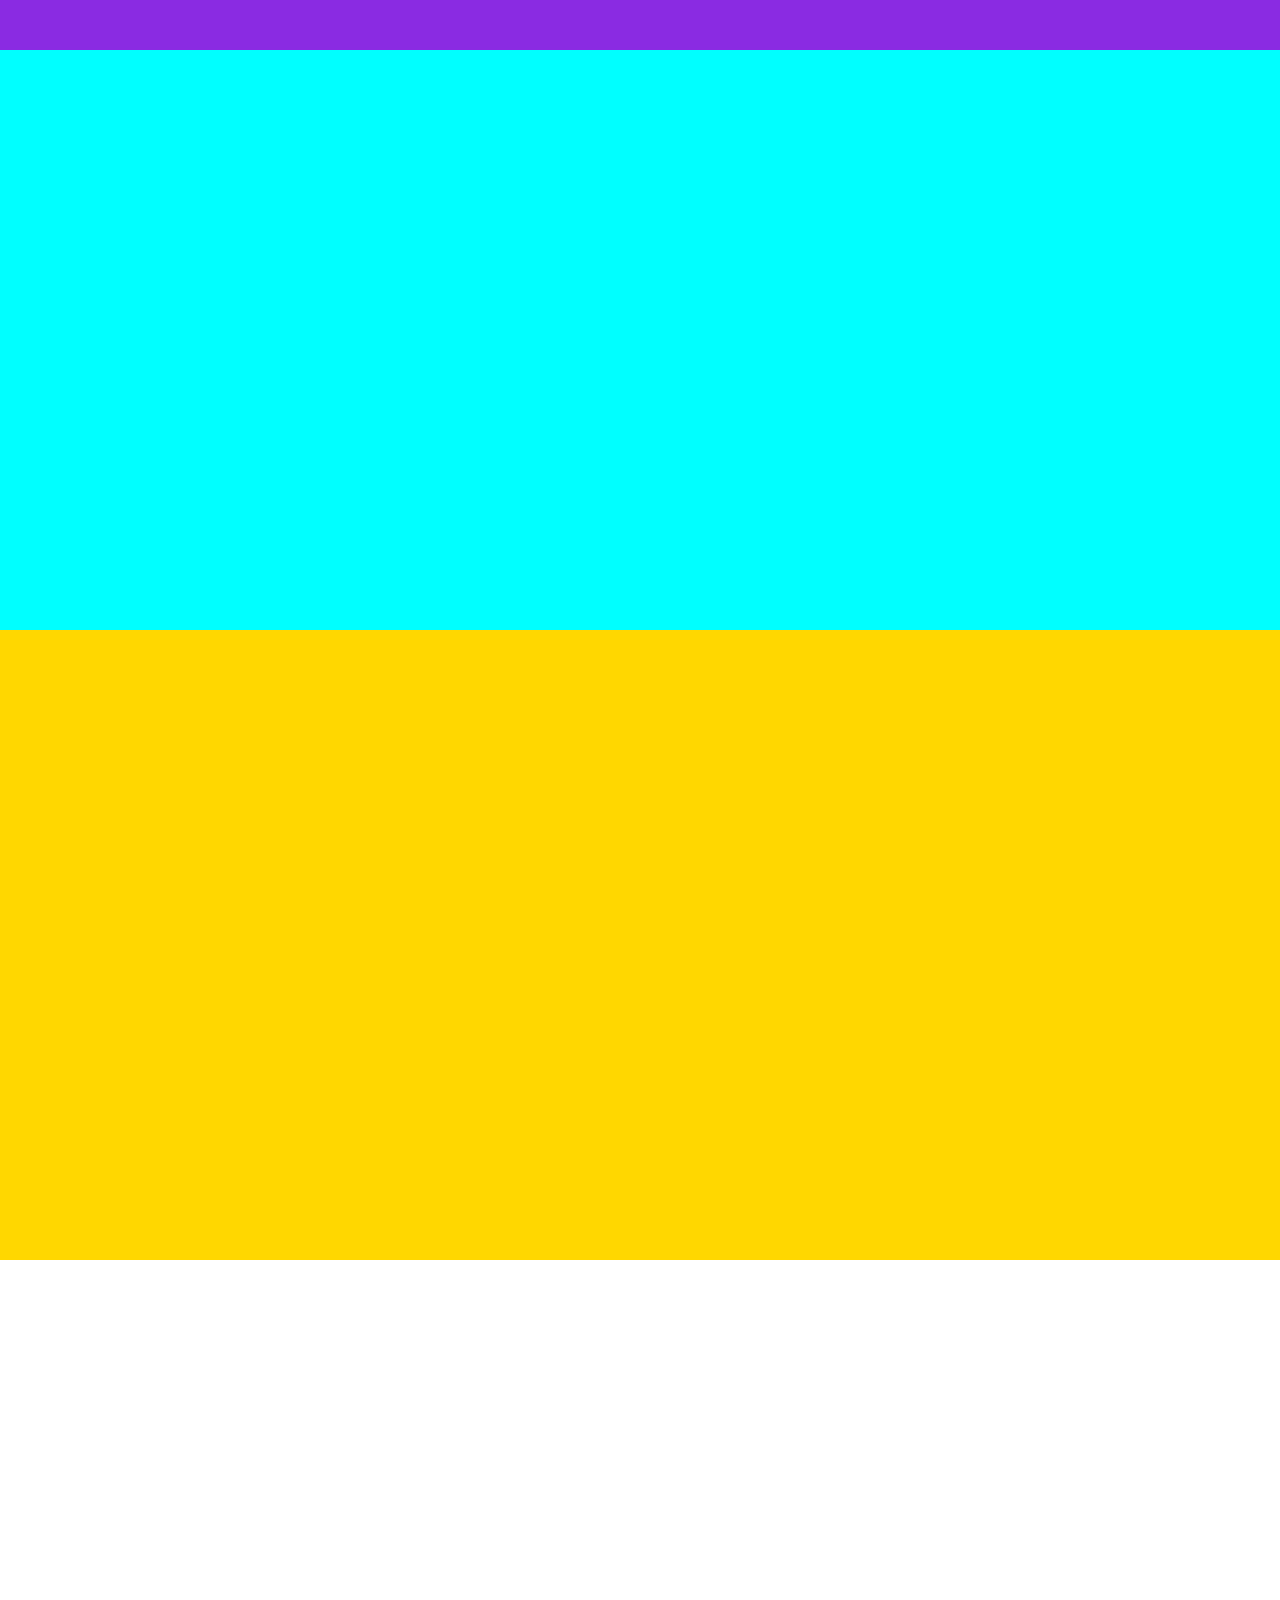
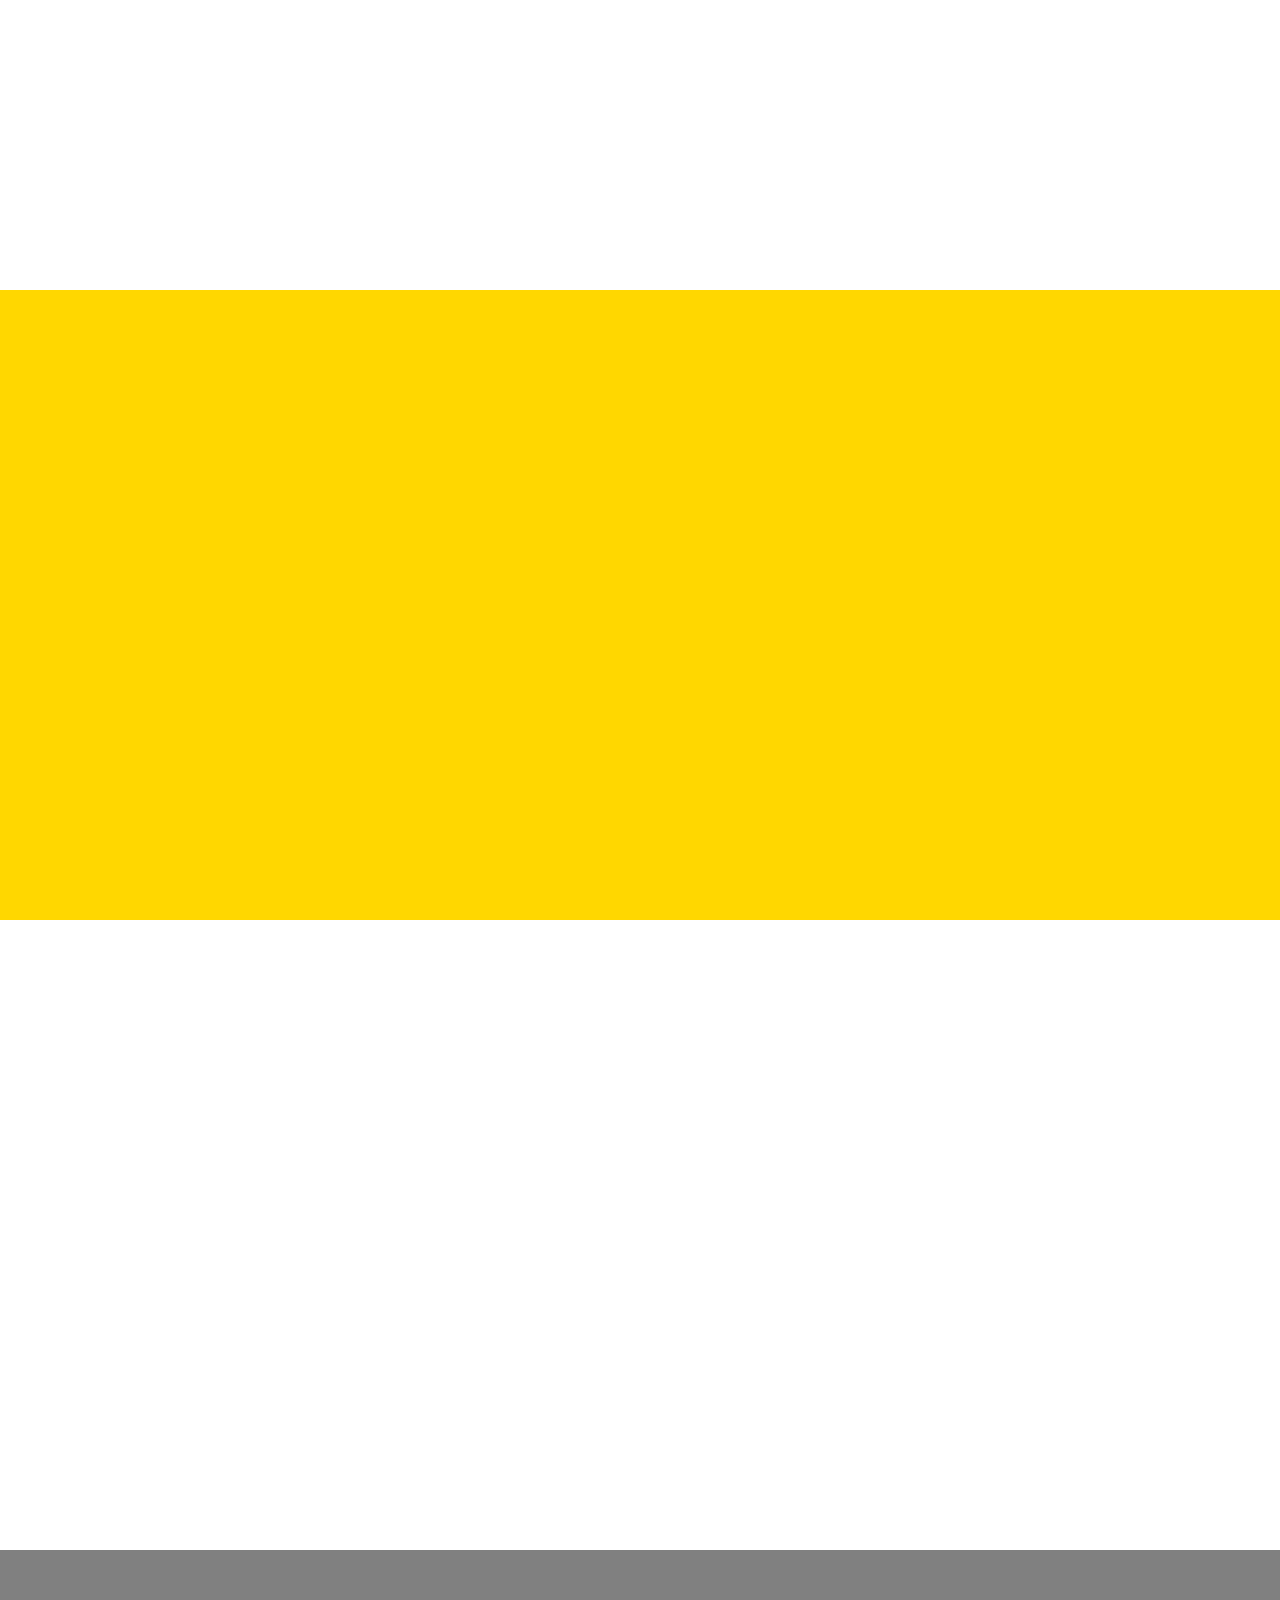
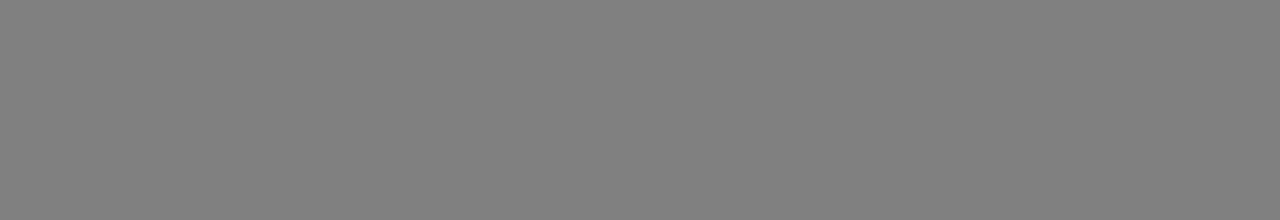
==== index.html @ 869162fa "add layout struttura con altezze e colori" ====
<!DOCTYPE html>
<html lang="it">
<head>
    <meta charset="UTF-8">
    <meta http-equiv="X-UA-Compatible" content="IE=edge">
    <meta name="viewport" content="width=device-width, initial-scale=1.0">
    <title>Discord</title>

    <link rel="stylesheet" href="css/style.css">
</head>
<body>

    <!-- HEADER CON MENU E DOWNLOAD -->
    <header>
        <nav></nav>
        
    </header>

    <!-- PRIMA SECTION -->
    <section class="gold"></section>


    <!-- SECONDA SECTION -->
    <section></section>


    <!-- TERZA SECTION -->
    <section class="gold"></section>


    <!-- QUARTA SECTION -->
    <section></section>

    <!-- FOOTER -->
    <footer></footer>
    
</body>
</html>
---- css/style.css ----
* {
    margin: 0;
    padding: 0;
    box-sizing: border-box;
}

header {
    height: 70vh;

    background-color: aqua;
}

nav {
    height: 50px;

    background-color: blueviolet;
}
 section {
     height: 70vh;
 } 
 
 section.gold {
    background-color: gold;
 }

 footer {
     height: 30vh;

     background-color: gray;
 }
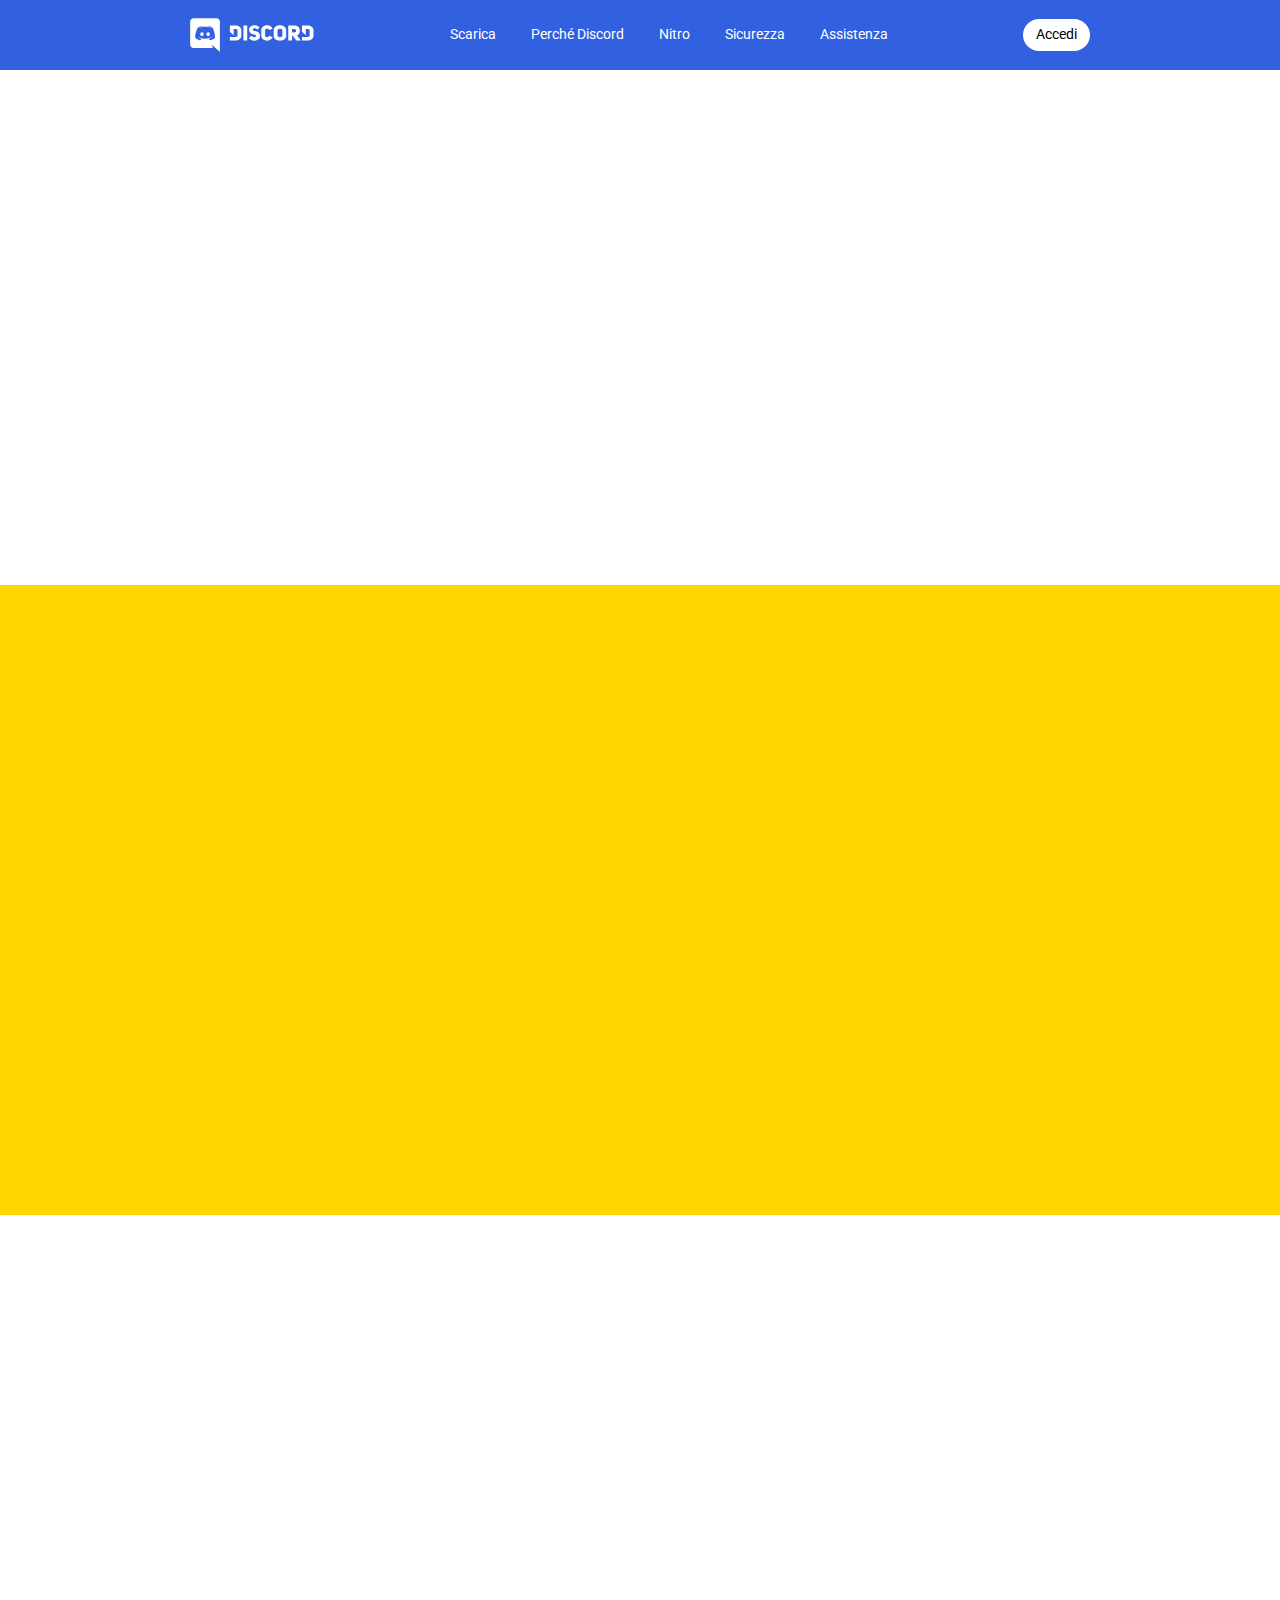
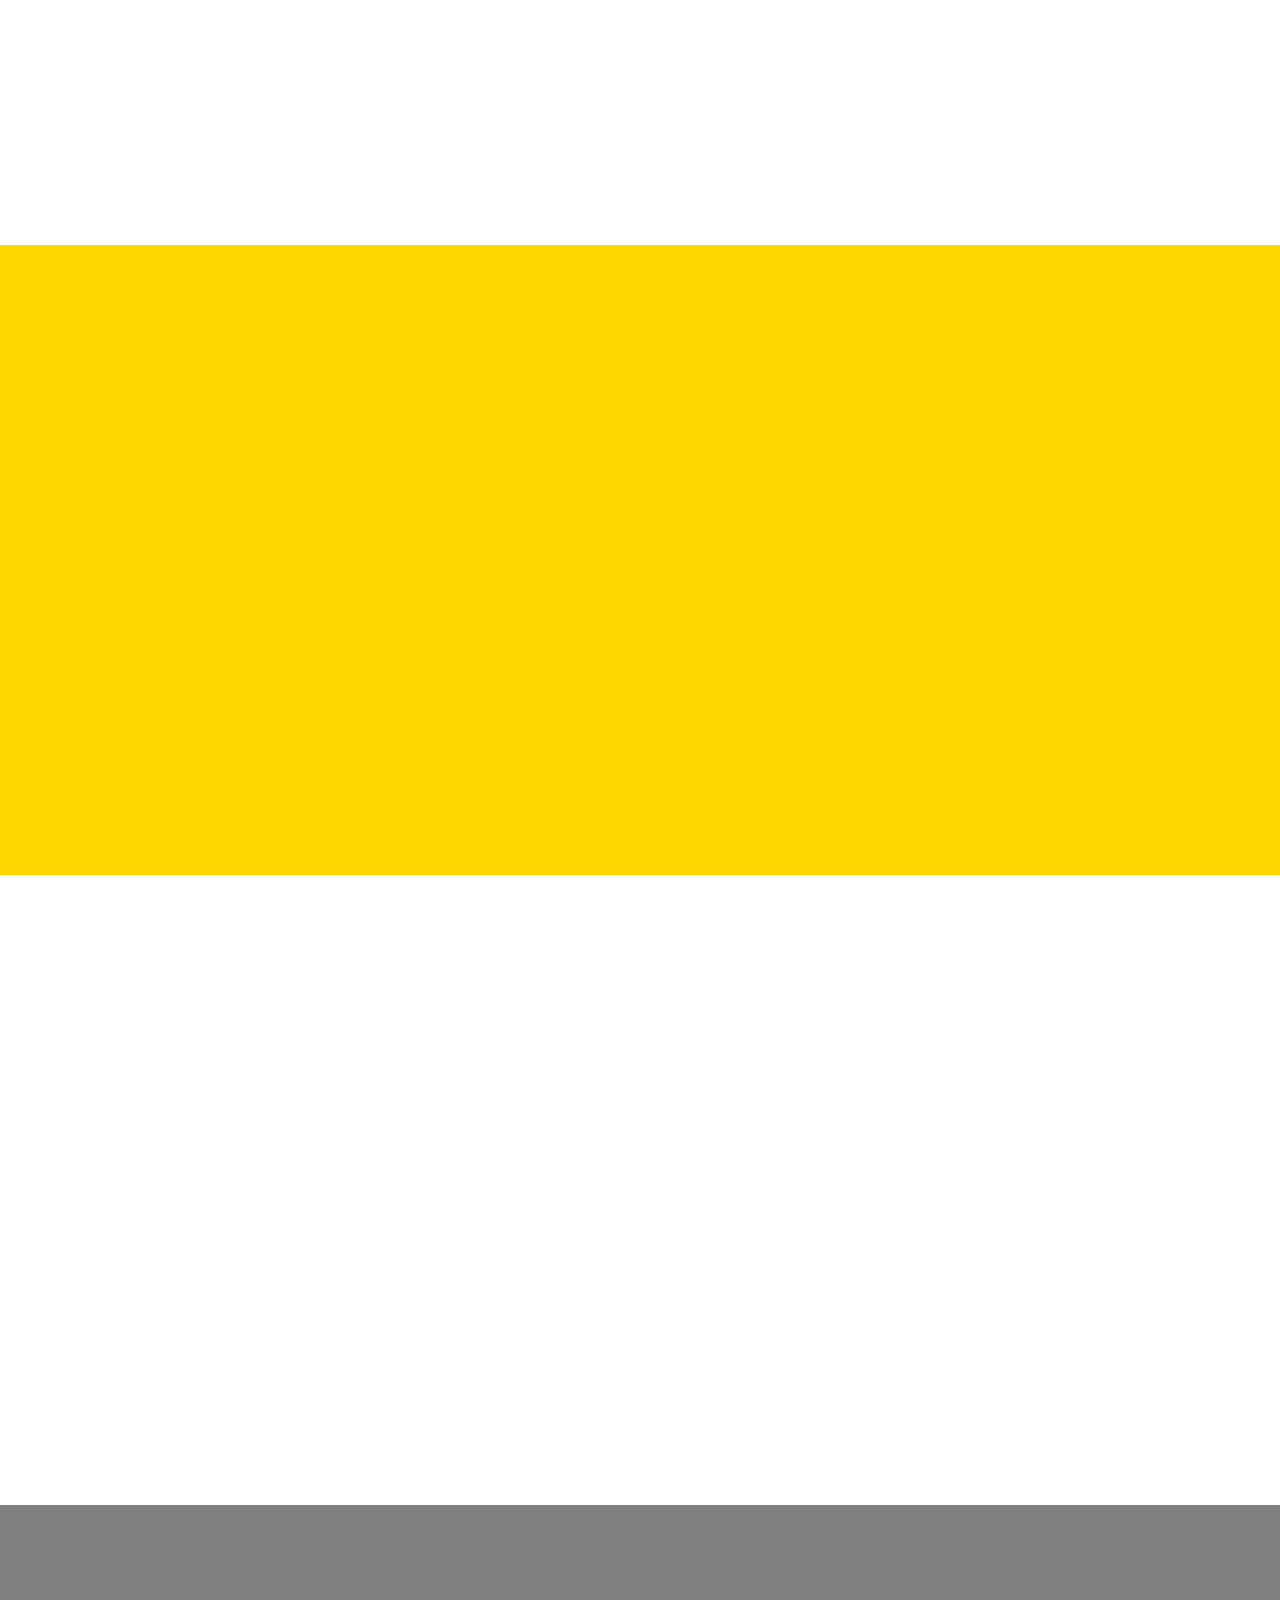
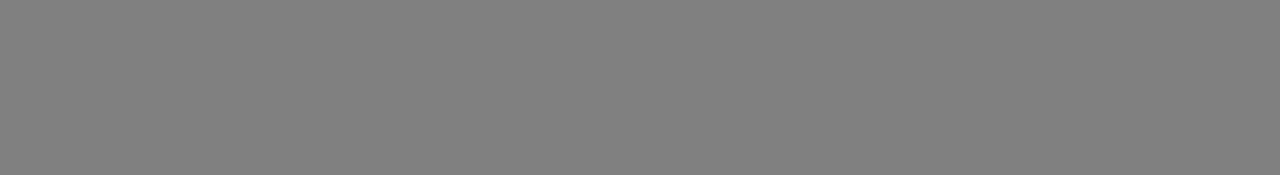
==== commit 6d0f6674: "add nav" ====
--- a/index.html
+++ b/index.html
@@ -7,13 +7,45 @@
     <title>Discord</title>
 
     <link rel="stylesheet" href="css/style.css">
+    <link rel="preconnect" href="https://fonts.googleapis.com">
+    <link rel="preconnect" href="https://fonts.gstatic.com" crossorigin>
+    <link href="https://fonts.googleapis.com/css2?family=Roboto:wght@300;400;500;700;900&display=swap" rel="stylesheet">
 </head>
 <body>
 
     <!-- HEADER CON MENU E DOWNLOAD -->
     <header>
-        <nav></nav>
-        
+
+        <div class="conteiner-nav">
+
+            <nav class="center-content clearfix">
+
+                <div class="logo">
+                    <img src="img/logo.svg" alt="Log Discord">
+                </div>
+
+                
+
+                    <ul>
+                        <li><a href="">Scarica</a></li>
+                        <li><a href="">Perché Discord</a></li>
+                        <li><a href="">Nitro</a></li>
+                        <li><a href="">Sicurezza</a></li>
+                        <li><a href="">Assistenza</a></li>
+                    </ul>
+
+                
+
+
+                
+                    <a class="login" href="">Accedi</a>
+                
+
+            </nav>
+
+        </div>
+
+
     </header>
 
     <!-- PRIMA SECTION -->
--- a/css/style.css
+++ b/css/style.css
@@ -4,27 +4,99 @@
     box-sizing: border-box;
 }
 
+body {
+    font-family: 'Roboto', sans-serif;
+    color: #fff;
+}
+
 header {
-    height: 70vh;
+    height: 65vh;
+}
 
-    background-color: aqua;
+div.conteiner-nav {
+    height: 70px;
+
+    background-color: #3161e0;
 }
 
 nav {
-    height: 50px;
+    line-height: 70px;    
+    text-align: center;
+    font-size: .9rem;
+    font-weight: 400;
 
-    background-color: blueviolet;
+    
+    width: 900px;
+    margin: 0 auto;
 }
- section {
-     height: 70vh;
- } 
+
+.clearfix::after {
+    content: '';
+    display: table;
+    clear: both;
+}
+
+nav .logo {
+    float: left;
+}
+
+nav .logo img {
+    vertical-align:middle ;
+}
+
+
+nav ul {
+    display: inline-block;
+}
+
+nav ul li {
+    display: inline-block;
+    padding: 0 1rem;
+}
+
+
+nav .login {
+    float: right;
+}
+
+nav ul li a {
+    color: #fff;
+    text-decoration: none;
+}
+
+nav a.login {
+    background-color: #fff;
+    line-height: 25px;
+    margin-top: 1.2rem;
+    padding: .2rem .8rem;
+    border-radius: 2rem;
+    color: #000;
+    text-decoration: none;
+}
+
+nav ul li a:hover {
+    text-decoration: underline;
+}
+
+
+
+
+
+
+
+
+
+section {
+    height: 70vh;
+    color: #000;
+} 
  
- section.gold {
+section.gold {
     background-color: gold;
- }
+}
 
- footer {
-     height: 30vh;
+footer {
+    height: 30vh;
 
-     background-color: gray;
- }+    background-color: gray;
+}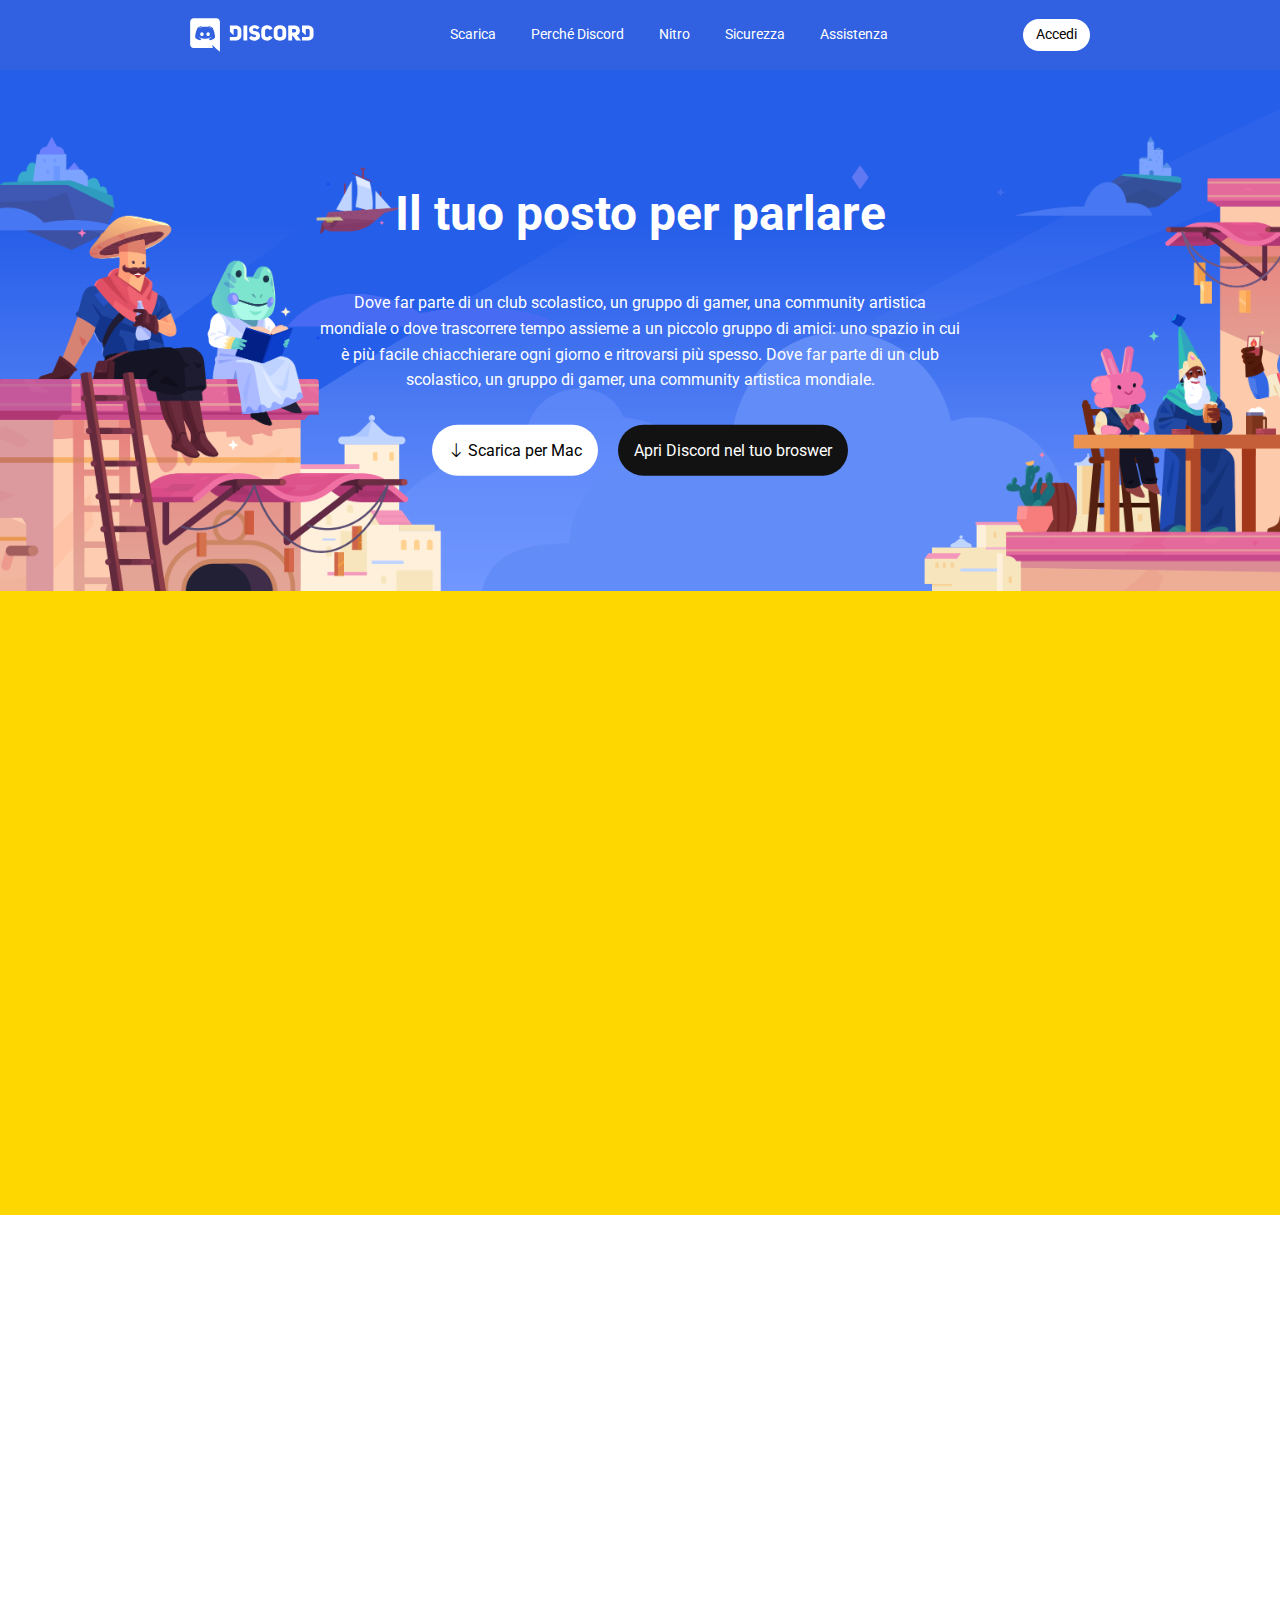
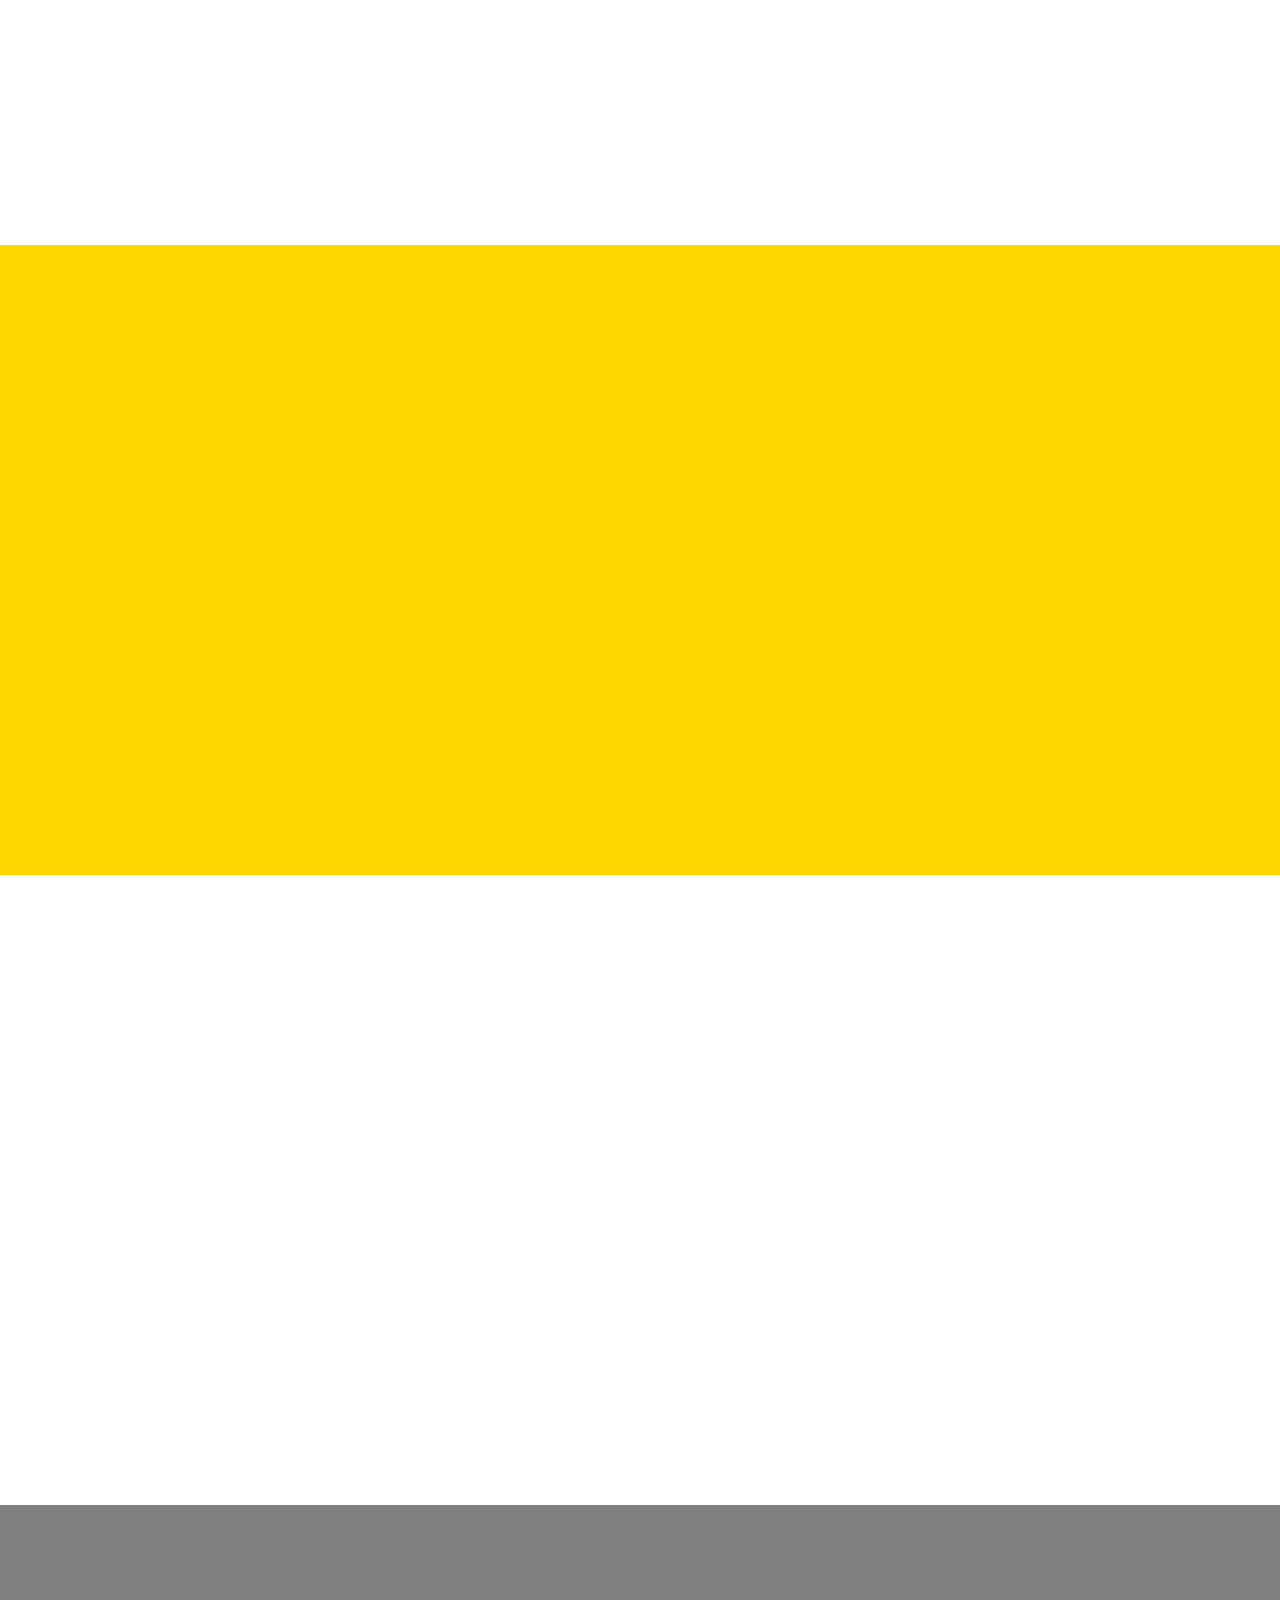
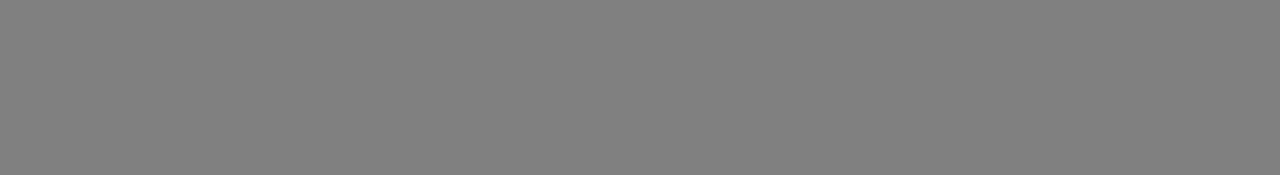
==== commit e2d1e9c1: "add header" ====
--- a/index.html
+++ b/index.html
@@ -10,6 +10,7 @@
     <link rel="preconnect" href="https://fonts.googleapis.com">
     <link rel="preconnect" href="https://fonts.gstatic.com" crossorigin>
     <link href="https://fonts.googleapis.com/css2?family=Roboto:wght@300;400;500;700;900&display=swap" rel="stylesheet">
+    <link rel="stylesheet" href="https://cdn.jsdelivr.net/npm/bootstrap-icons@1.3.0/font/bootstrap-icons.css">
 </head>
 <body>
 
@@ -18,7 +19,7 @@
 
         <div class="conteiner-nav">
 
-            <nav class="center-content clearfix">
+            <nav class="center clearfix">
 
                 <div class="logo">
                     <img src="img/logo.svg" alt="Log Discord">
@@ -34,10 +35,7 @@
                         <li><a href="">Assistenza</a></li>
                     </ul>
 
-                
 
-
-                
                     <a class="login" href="">Accedi</a>
                 
 
@@ -45,6 +43,25 @@
 
         </div>
 
+        <div class="header-conteiner">
+            <div class="content-main center-main">
+                <h1>Il tuo posto per parlare</h1>
+                <p>Dove far parte di un club scolastico, un gruppo di gamer, una community artistica mondiale o dove trascorrere tempo assieme a un piccolo gruppo di amici: uno spazio in cui è più facile chiacchierare ogni giorno e ritrovarsi più spesso. Dove far parte di un club scolastico, un gruppo di gamer, una community artistica mondiale.</p>
+
+                <a href="">
+                    <span class="download">
+                        <i class="bi bi-arrow-down"></i>
+                        Scarica per Mac
+                    </span>
+                </a>
+                <a href="">
+                    <span class="open-broswer">
+                        Apri Discord nel tuo broswer
+                    </span>
+                </a>
+            </div>
+
+        </div>
 
     </header>
 
--- a/css/style.css
+++ b/css/style.css
@@ -8,6 +8,9 @@
     font-family: 'Roboto', sans-serif;
     color: #fff;
 }
+
+
+ /* HEADER + NAV */ /* HEADER + NAV */ /* HEADER + NAV */ 
 
 header {
     height: 65vh;
@@ -59,11 +62,6 @@
     float: right;
 }
 
-nav ul li a {
-    color: #fff;
-    text-decoration: none;
-}
-
 nav a.login {
     background-color: #fff;
     line-height: 25px;
@@ -78,8 +76,69 @@
     text-decoration: underline;
 }
 
+.header-conteiner {
+    position: relative;
+
+    height: 89%;
+
+    background-image: url(../img/jumbo.png);
+    background-size: cover;
+
+}
+
+.download {
+    display: inline-block;
+    
+    border-radius: 2rem;
+
+    background-color: #fff;
+    padding: 1rem;
+    margin-top: 2rem;
+    margin-right: 1rem;
+    color: #000;
+}
+
+.open-broswer {
+    display: inline-block;
+    
+    border-radius: 2rem;
+
+    background-color: #121212;
+    padding: 1rem;
+    margin-top: 2rem;
+}
 
 
+
+
+
+
+/* GENERALI *//* GENERALI *//* GENERALI *//* GENERALI */
+a {
+    color: #fff;
+    text-decoration: none;
+}
+.center-main {
+    position: absolute;
+    top: 50%;
+    left: 50%;
+    transform: translate(-50%, -50%);
+
+    text-align: center;
+
+    width: 50%;
+}
+
+.center-main h1 {
+    font-size: 3rem;
+    padding-bottom: 2rem;
+}
+
+.center-main p {
+    font-size: 1rem;
+    padding-top: 1rem;
+    line-height: 1.6rem;
+}
 
 
 
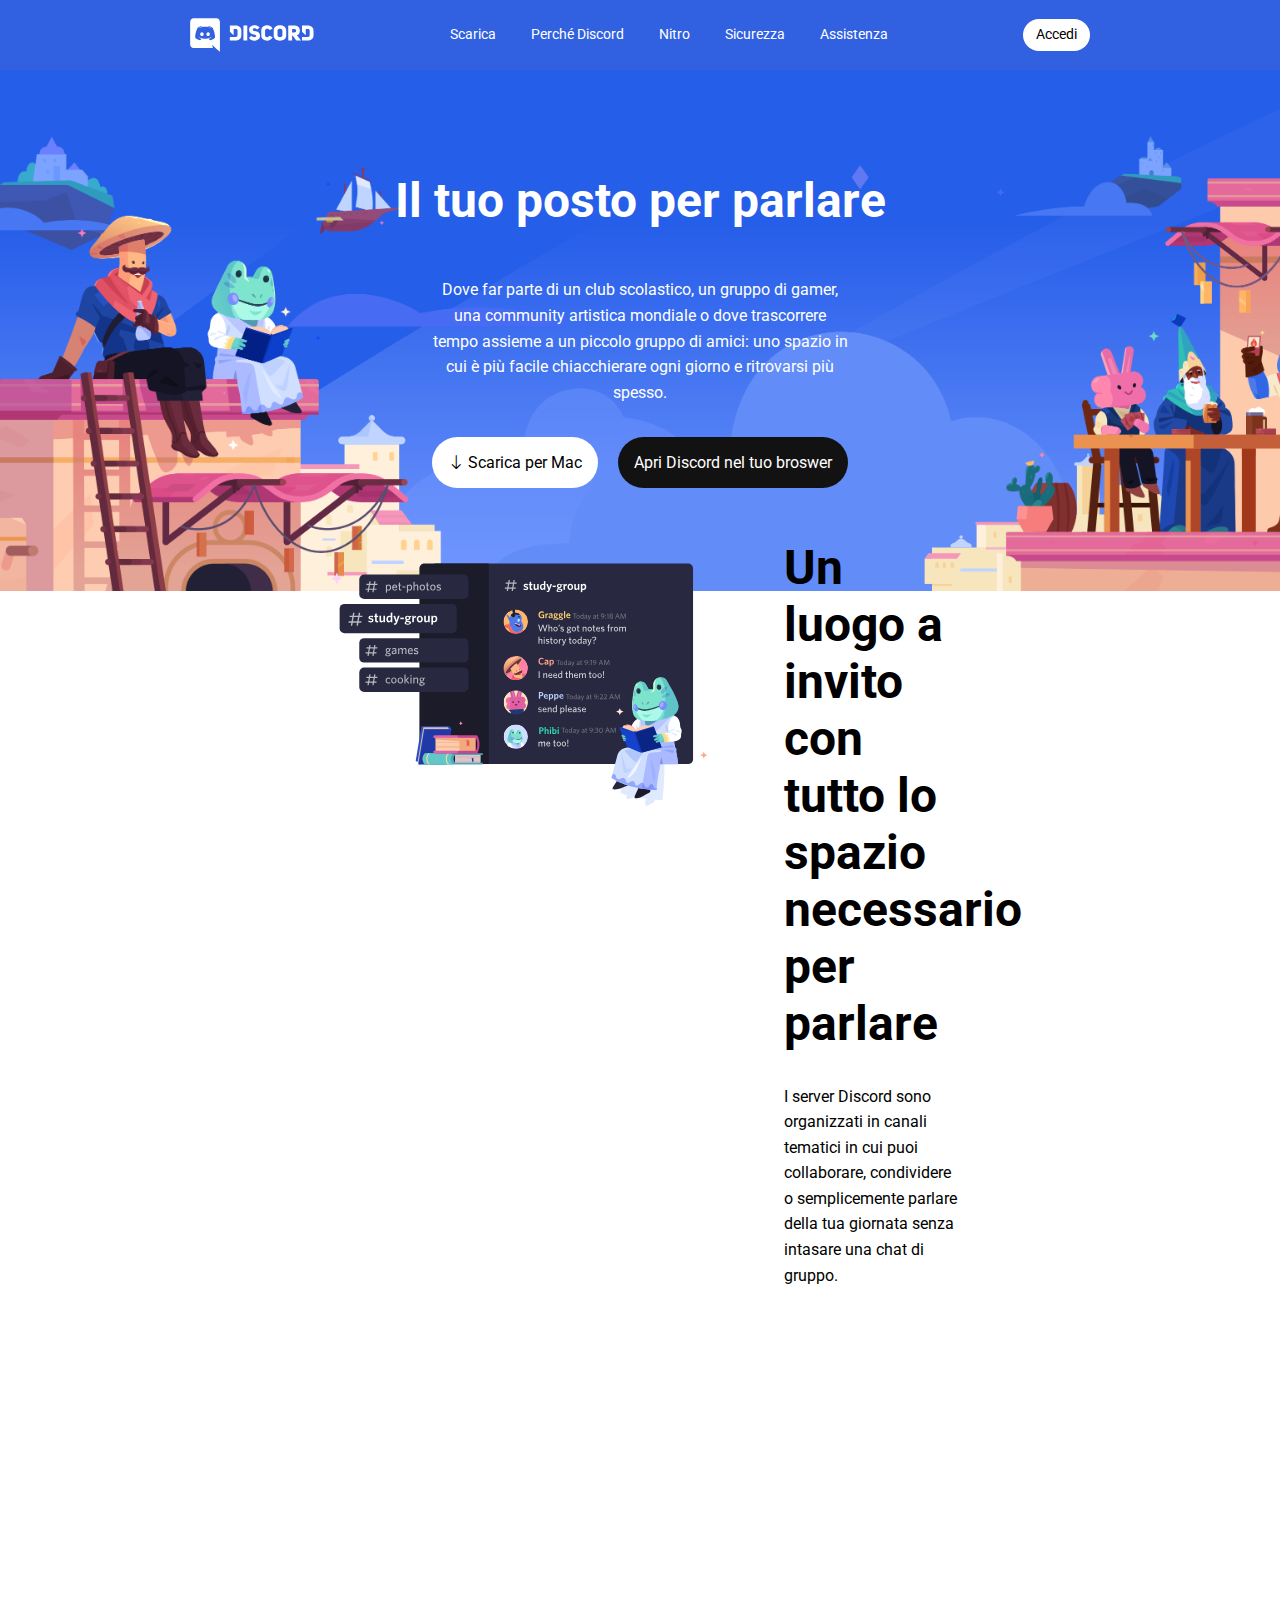
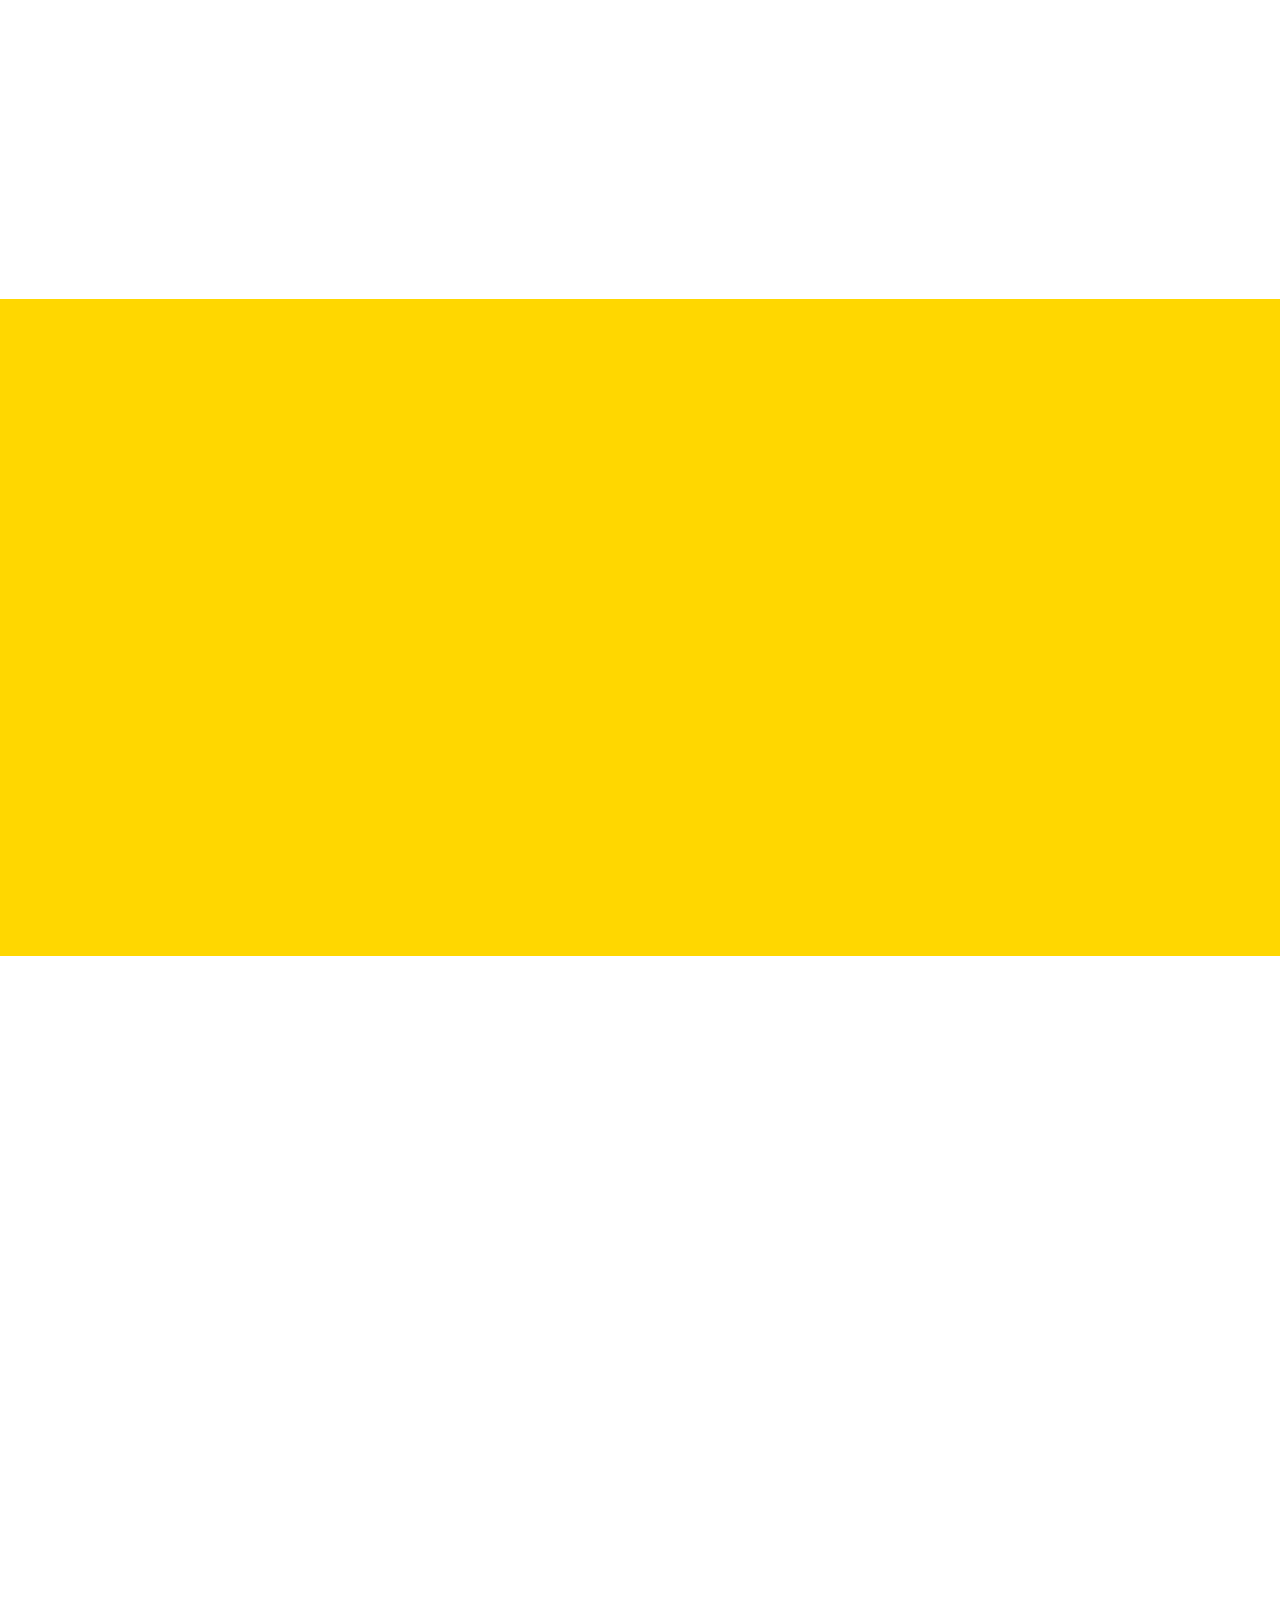
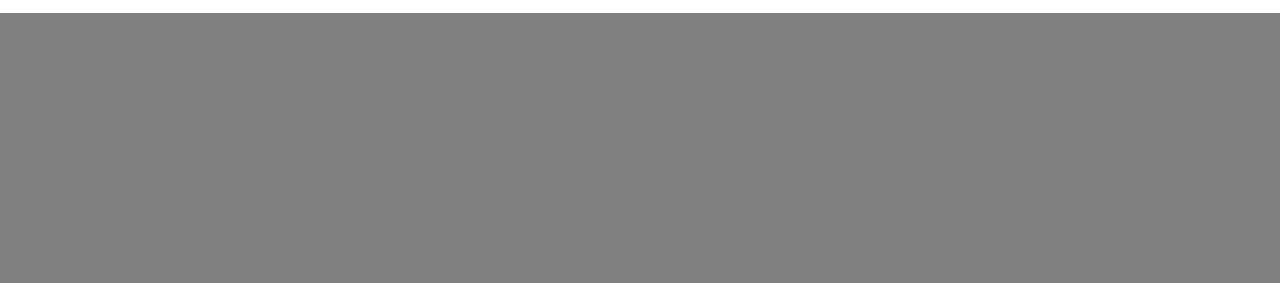
==== commit 42402a49: "add first section" ====
--- a/index.html
+++ b/index.html
@@ -44,9 +44,9 @@
         </div>
 
         <div class="header-conteiner">
-            <div class="content-main center-main">
+            <div class="center-main">
                 <h1>Il tuo posto per parlare</h1>
-                <p>Dove far parte di un club scolastico, un gruppo di gamer, una community artistica mondiale o dove trascorrere tempo assieme a un piccolo gruppo di amici: uno spazio in cui è più facile chiacchierare ogni giorno e ritrovarsi più spesso. Dove far parte di un club scolastico, un gruppo di gamer, una community artistica mondiale.</p>
+                <p>Dove far parte di un club scolastico, un gruppo di gamer, una community artistica mondiale o dove trascorrere tempo assieme a un piccolo gruppo di amici: uno spazio in cui è più facile chiacchierare ogni giorno e ritrovarsi più spesso.</p>
 
                 <a href="">
                     <span class="download">
@@ -66,7 +66,28 @@
     </header>
 
     <!-- PRIMA SECTION -->
-    <section class="gold"></section>
+    <section>
+
+        <div class="center-main">
+            
+            <div class="column-left sect-1">
+                <img src="img/item1.svg" alt="immagine chat discord">
+            </div>
+            <div class="column-right sect-2 sect-2-txt">
+                <h1>Un luogo a invito con tutto lo spazio necessario per parlare</h1>
+                <p>I server Discord sono organizzati in canali tematici in cui puoi collaborare, condividere o semplicemente parlare della tua giornata senza intasare una chat di gruppo.</p>
+            </div>
+
+        </div>
+
+    </section>
+
+    
+    <!-- ONDA -->    <!-- ONDA -->
+
+
+
+    <!-- ONDA -->    <!-- ONDA -->
 
 
     <!-- SECONDA SECTION -->
--- a/css/style.css
+++ b/css/style.css
@@ -29,7 +29,7 @@
     font-weight: 400;
 
     
-    width: 900px;
+    max-width: 900px;
     margin: 0 auto;
 }
 
@@ -80,10 +80,16 @@
     position: relative;
 
     height: 89%;
+    
+    text-align: center;
 
     background-image: url(../img/jumbo.png);
     background-size: cover;
 
+}
+
+.header-conteiner p {
+    padding: 1rem 7rem 0 7rem;
 }
 
 .download {
@@ -112,6 +118,14 @@
 
 
 
+.sect-2-txt  {
+    padding-left: 3rem;;
+}
+
+
+
+
+
 
 /* GENERALI *//* GENERALI *//* GENERALI *//* GENERALI */
 a {
@@ -124,9 +138,8 @@
     left: 50%;
     transform: translate(-50%, -50%);
 
-    text-align: center;
 
-    width: 50%;
+    max-width: 900px;
 }
 
 .center-main h1 {
@@ -134,10 +147,35 @@
     padding-bottom: 2rem;
 }
 
-.center-main p {
+p {
     font-size: 1rem;
-    padding-top: 1rem;
     line-height: 1.6rem;
+}
+
+section {
+    position: relative;
+
+    height: 73vh;
+    color: #000;
+} 
+
+section .column-left {
+    float: left;
+}
+
+.sect-1 {
+    width: 65%;
+}
+.sect-2 {
+    width: 35%;
+}
+
+section .column-right {
+    float: right;
+}
+
+section img {
+    width: 100%;
 }
 
 
@@ -145,10 +183,8 @@
 
 
 
-section {
-    height: 70vh;
-    color: #000;
-} 
+
+
  
 section.gold {
     background-color: gold;
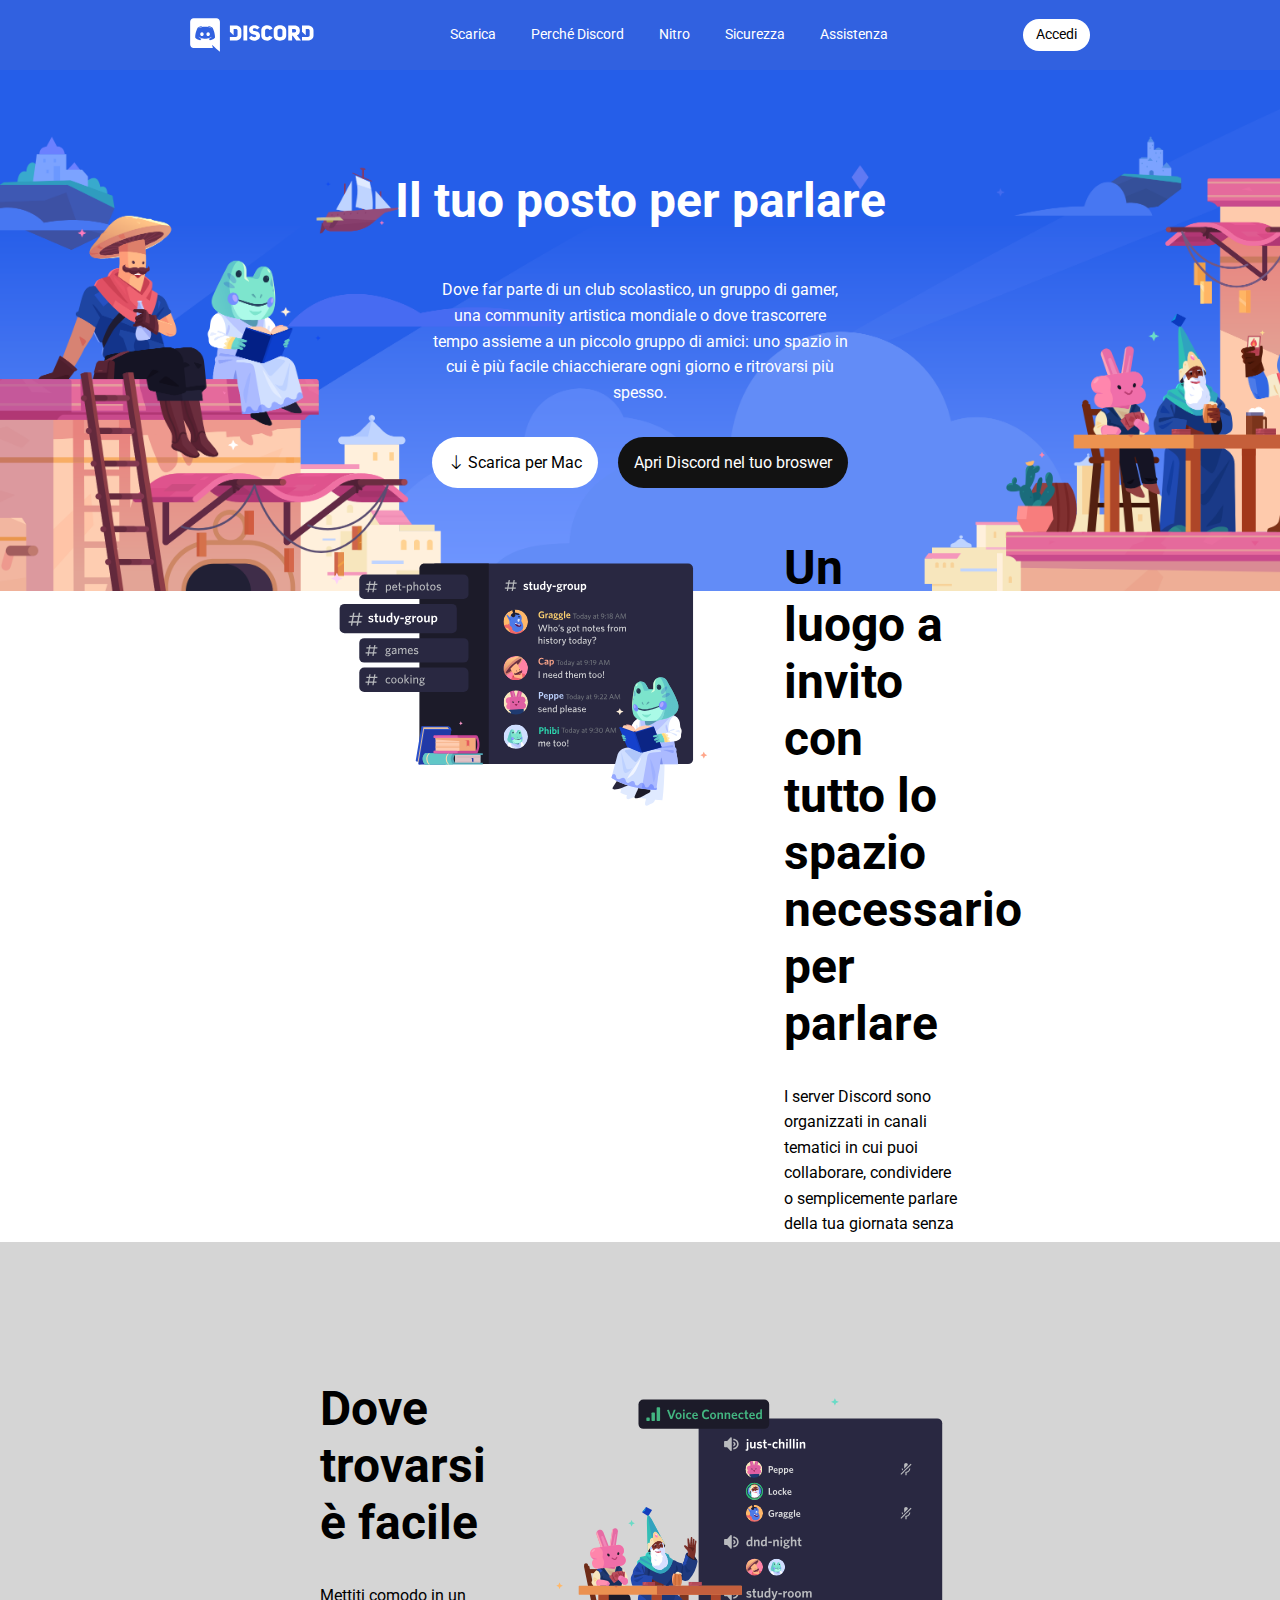
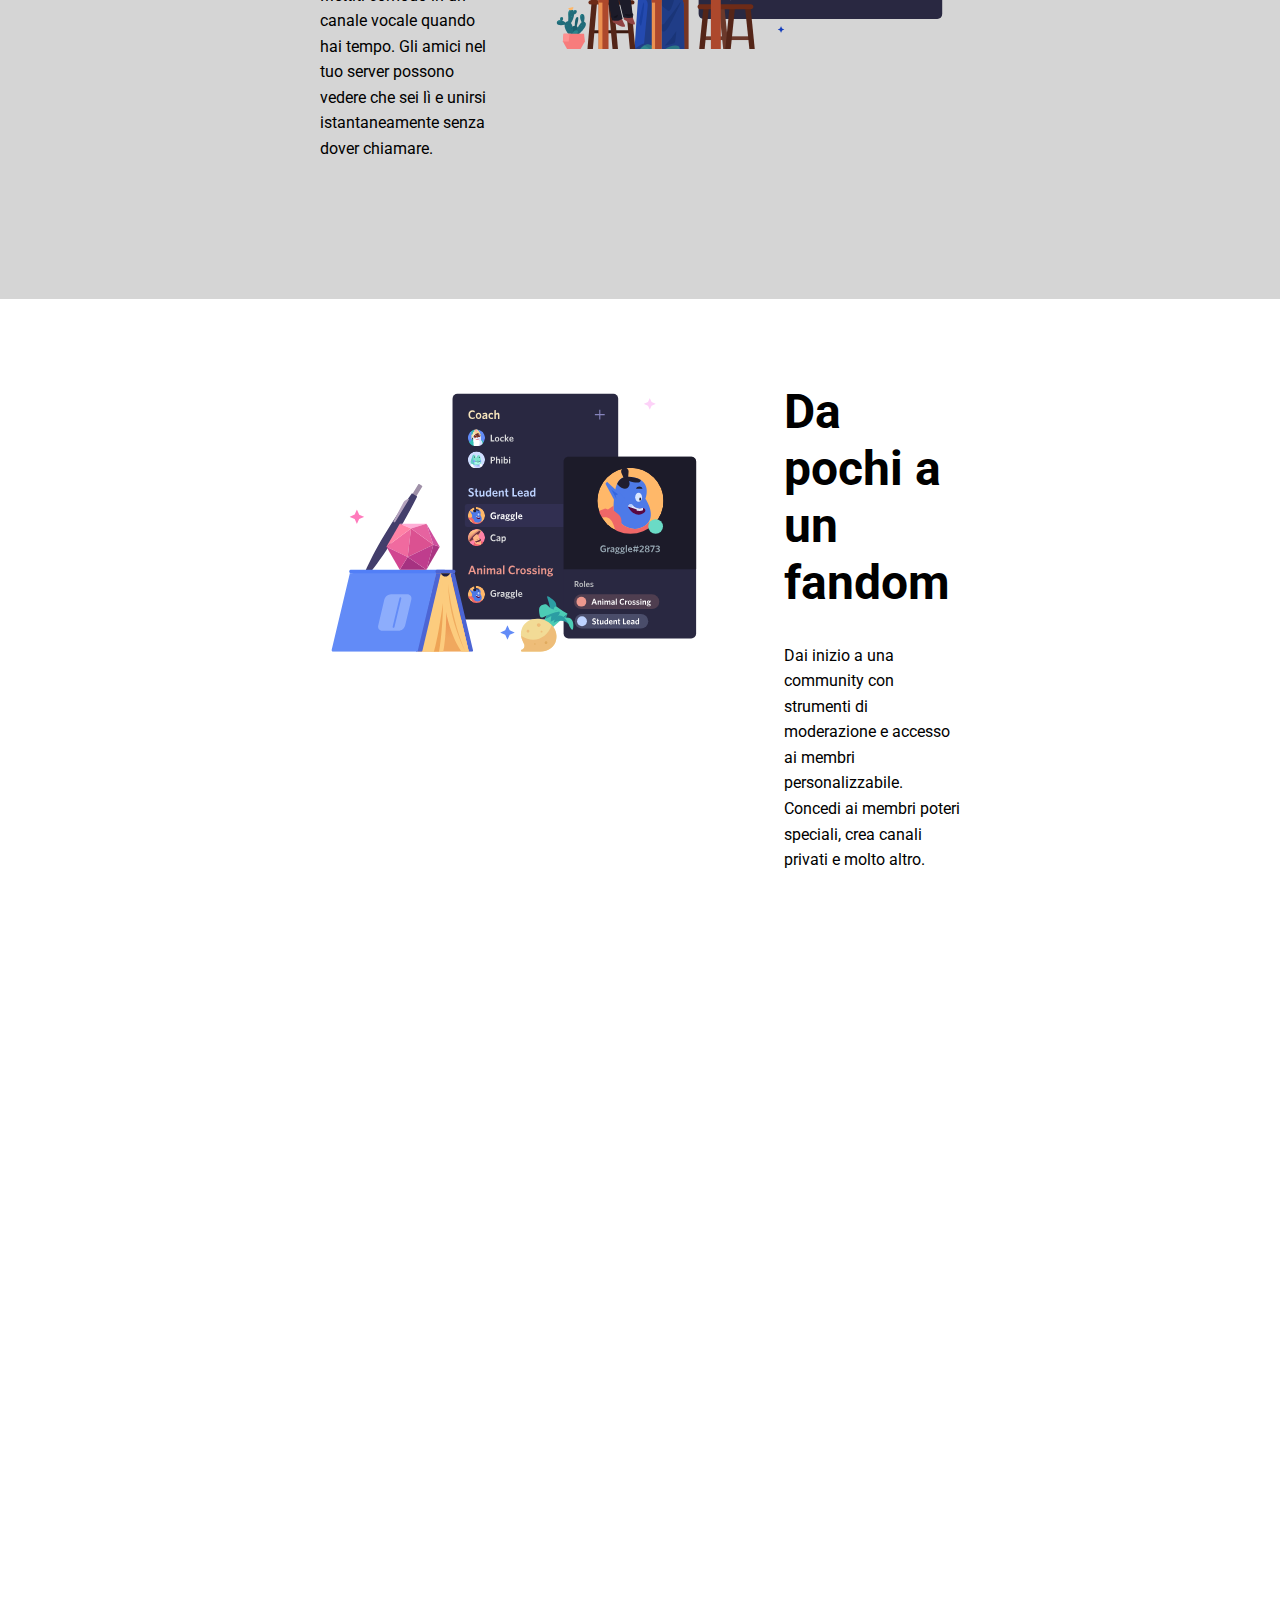
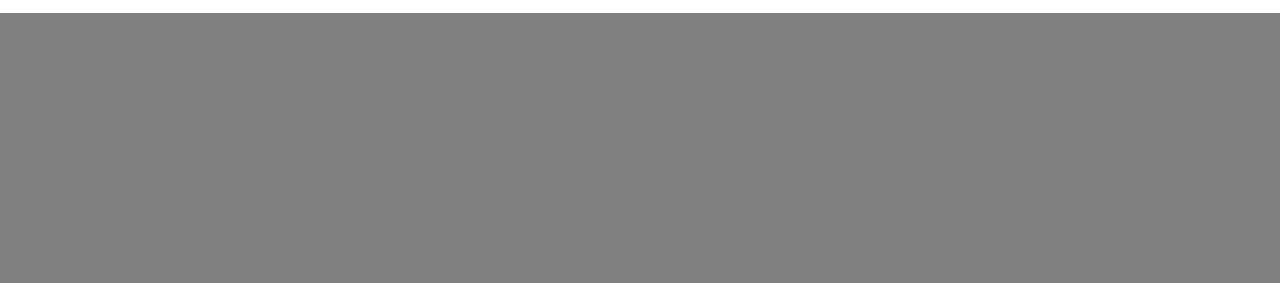
==== commit 498513d7: "add seconda e terza section" ====
--- a/index.html
+++ b/index.html
@@ -91,11 +91,41 @@
 
 
     <!-- SECONDA SECTION -->
-    <section></section>
+    <section class="bg-gray">
+
+        <div class="center-main">
+            
+            <div class="column-left sect-2 sect-3-txt">
+                <h1>Dove trovarsi è facile</h1>
+                <p>Mettiti comodo in un canale vocale quando hai tempo. Gli amici nel tuo server possono vedere che sei lì e unirsi istantaneamente senza dover chiamare.</p>
+            </div>
+
+            <div class="column-right sect-1">
+                <img src="img/item2.svg" alt="immagine chat discord">
+            </div>
+
+        </div>
+
+    </section>
 
 
-    <!-- TERZA SECTION -->
-    <section class="gold"></section>
+    <!-- TERZA SECTION -->    
+    <section>
+
+        <div class="center-main">
+            
+            <div class="column-left sect-1">
+                <img src="img/item3.svg" alt="immagine chat discord">
+            </div>
+            <div class="column-right sect-2 sect-2-txt">
+                <h1>Da pochi a un fandom</h1>
+                <p>Dai inizio a una community con strumenti di moderazione e accesso ai membri personalizzabile. Concedi ai membri poteri speciali, crea canali privati e molto altro.</p>
+            </div>
+
+        </div>
+
+    </section>
+
 
 
     <!-- QUARTA SECTION -->
--- a/css/style.css
+++ b/css/style.css
@@ -121,6 +121,9 @@
 .sect-2-txt  {
     padding-left: 3rem;;
 }
+.sect-3-txt  {
+    padding-right: 3rem;
+}
 
 
 
@@ -159,6 +162,10 @@
     color: #000;
 } 
 
+section.bg-gray {
+    background-color: #d5d5d5;
+}
+
 section .column-left {
     float: left;
 }
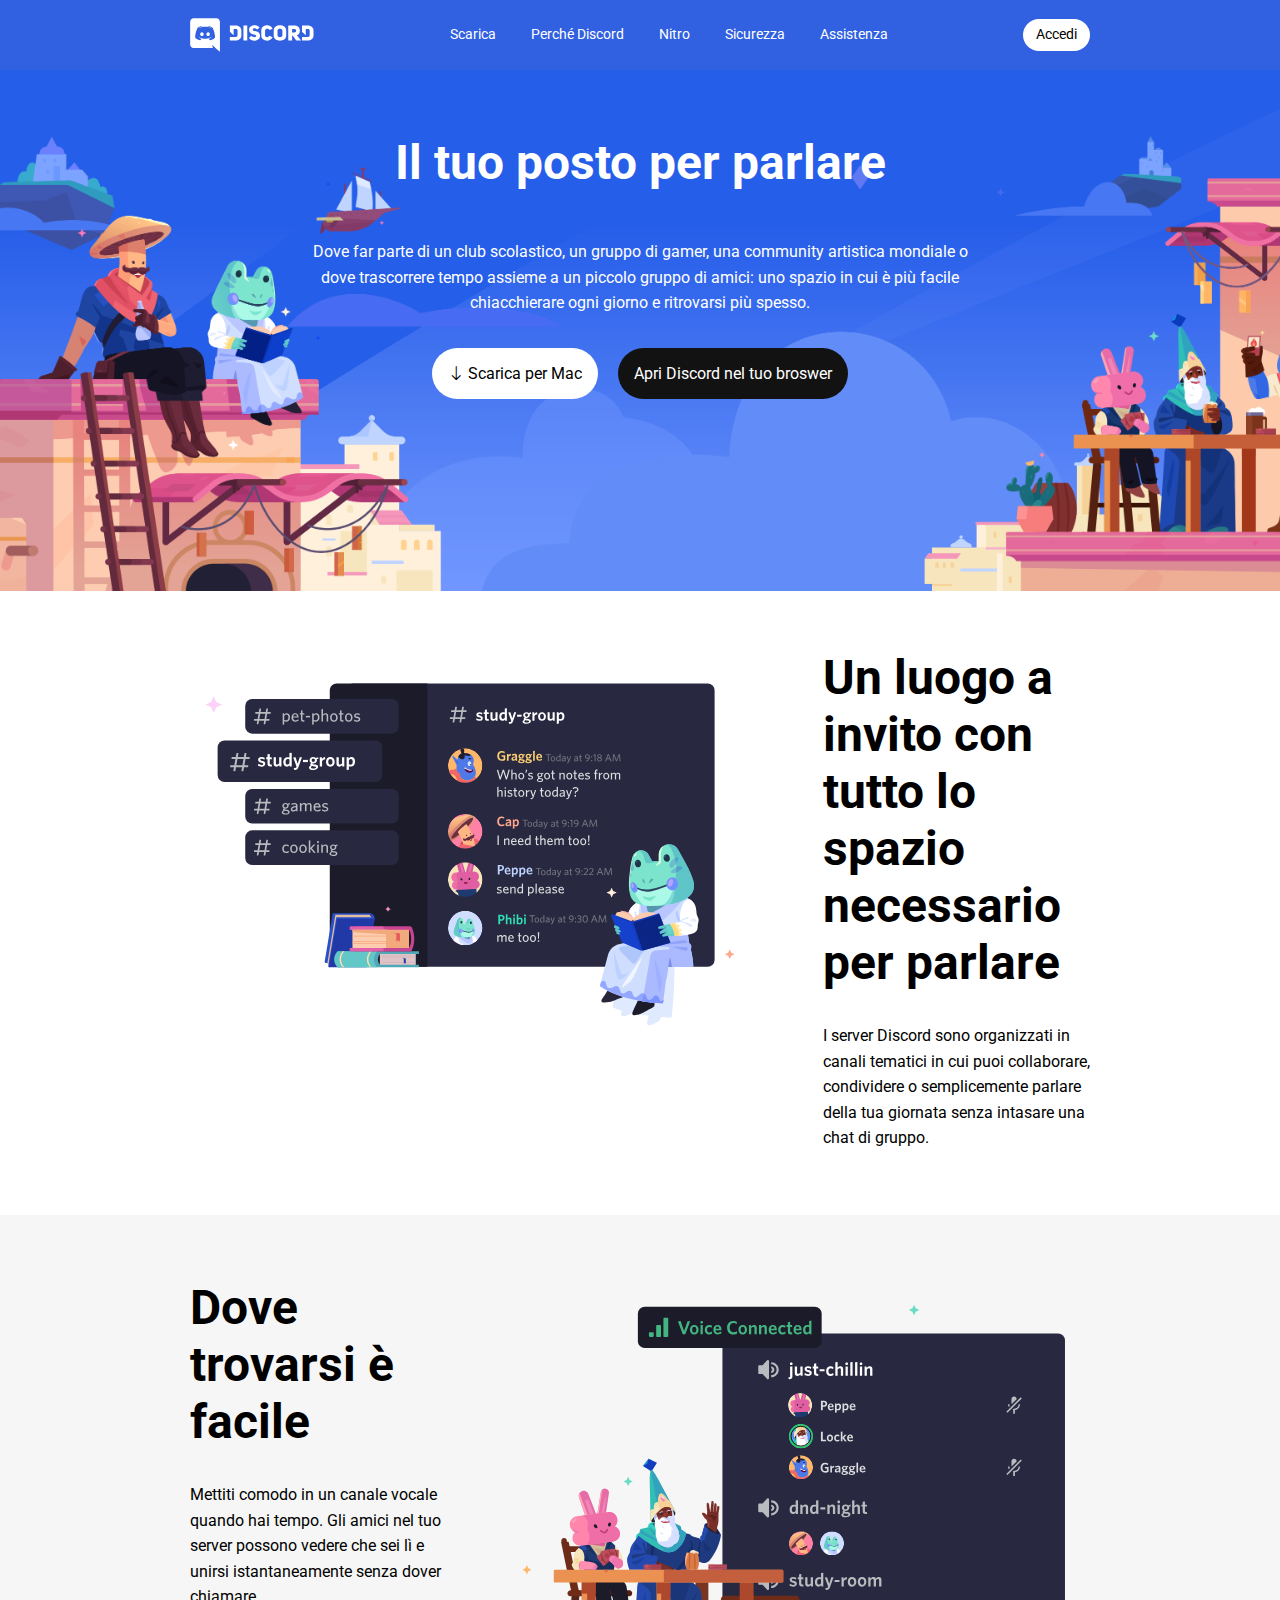
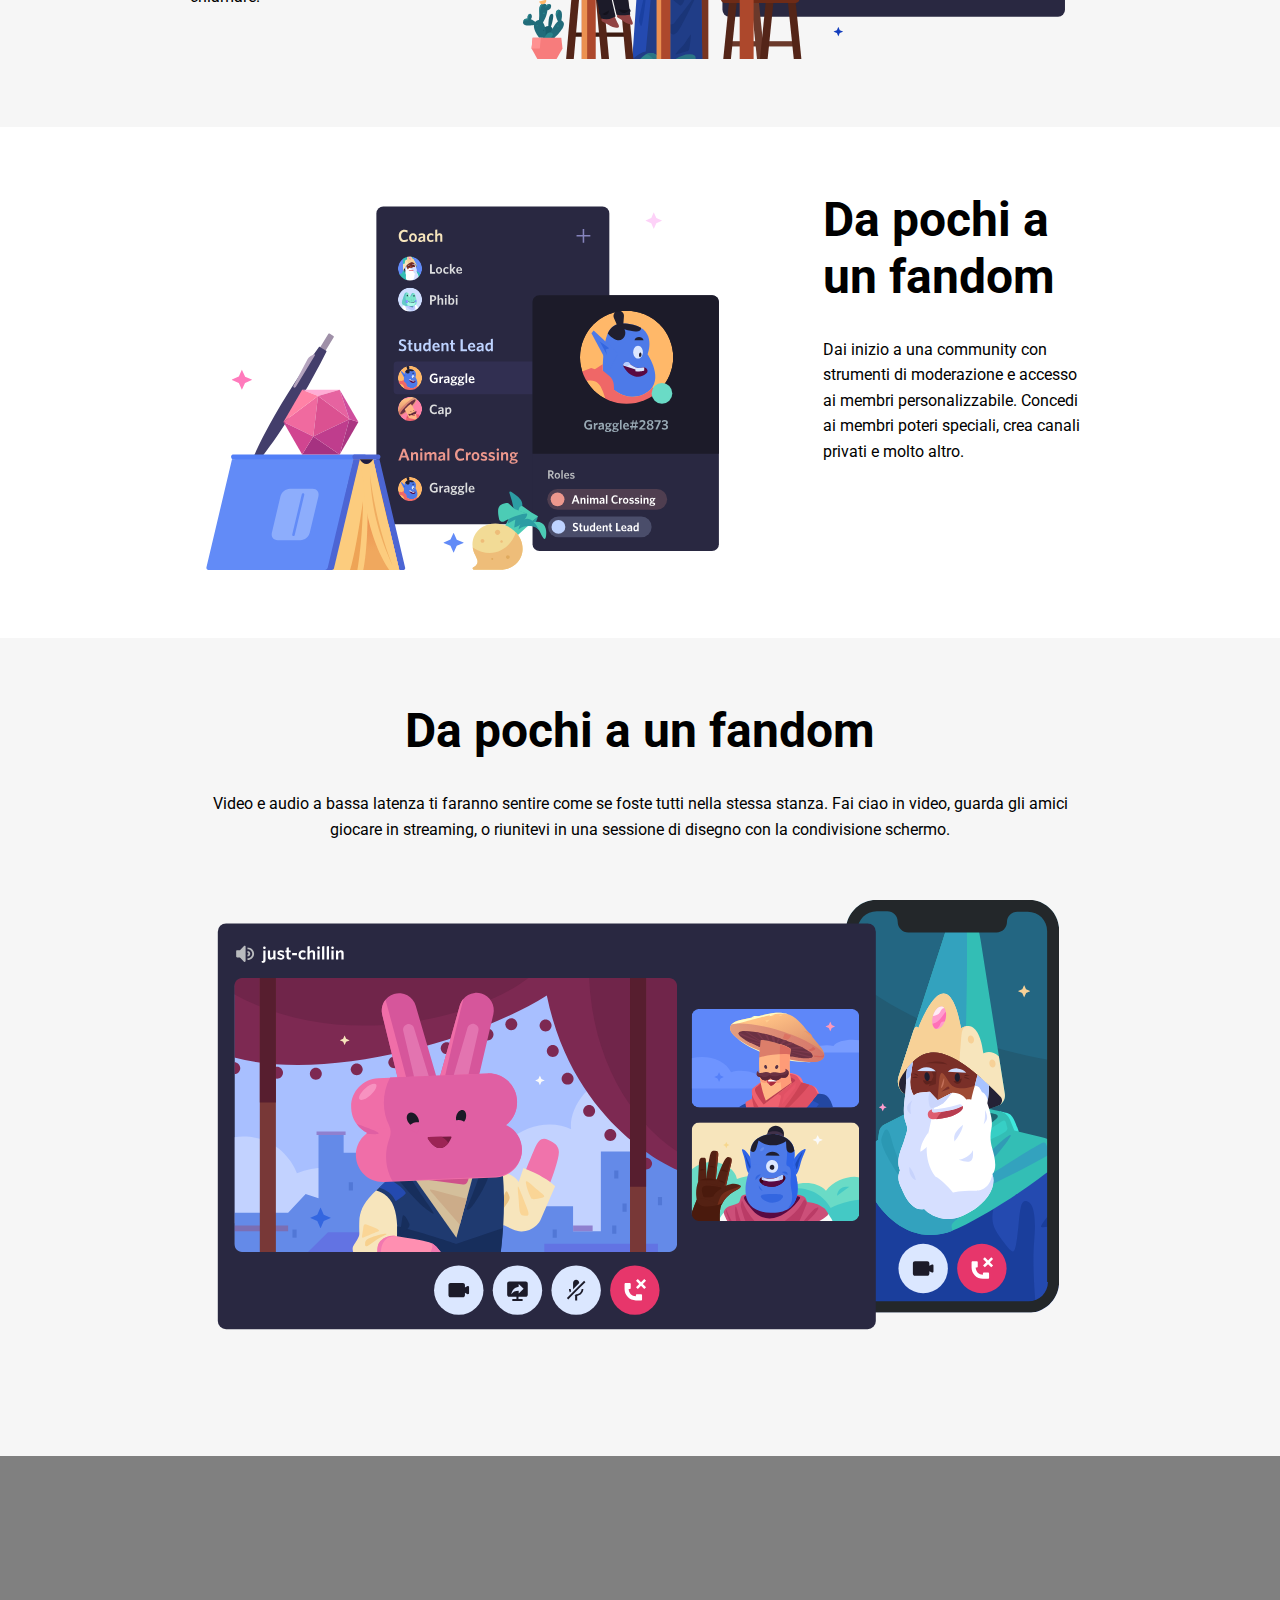
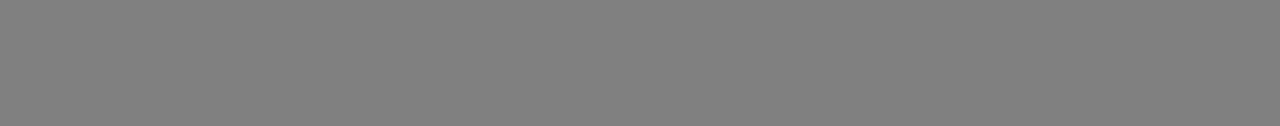
==== commit bb8585f6: "commit senza footer" ====
--- a/index.html
+++ b/index.html
@@ -68,7 +68,7 @@
     <!-- PRIMA SECTION -->
     <section>
 
-        <div class="center-main">
+        <div class="center-main clearfix">
             
             <div class="column-left sect-1">
                 <img src="img/item1.svg" alt="immagine chat discord">
@@ -93,7 +93,7 @@
     <!-- SECONDA SECTION -->
     <section class="bg-gray">
 
-        <div class="center-main">
+        <div class="center-main clearfix">
             
             <div class="column-left sect-2 sect-3-txt">
                 <h1>Dove trovarsi è facile</h1>
@@ -112,7 +112,7 @@
     <!-- TERZA SECTION -->    
     <section>
 
-        <div class="center-main">
+        <div class="center-main clearfix">
             
             <div class="column-left sect-1">
                 <img src="img/item3.svg" alt="immagine chat discord">
@@ -129,8 +129,19 @@
 
 
     <!-- QUARTA SECTION -->
-    <section></section>
+    <section class="bg-gray">
 
+        <div class="center-main clearfix txt-center">
+
+            <h1>Da pochi a un fandom</h1>
+
+            <p>Video e audio a bassa latenza ti faranno sentire come se foste tutti nella stessa stanza. Fai ciao in video, guarda gli amici giocare in streaming, o riunitevi in una sessione di disegno con la condivisione schermo.</p>
+            
+            <img src="img/item4-big.svg" alt="immagine chat discord">
+
+        </div>
+
+    </section>
     <!-- FOOTER -->
     <footer></footer>
     
--- a/css/style.css
+++ b/css/style.css
@@ -135,15 +135,13 @@
     color: #fff;
     text-decoration: none;
 }
+
 .center-main {
-    position: absolute;
-    top: 50%;
-    left: 50%;
-    transform: translate(-50%, -50%);
-
-
+    margin: 0 auto;
+    padding: 4rem 0;
     max-width: 900px;
 }
+
 
 .center-main h1 {
     font-size: 3rem;
@@ -156,14 +154,11 @@
 }
 
 section {
-    position: relative;
-
-    height: 73vh;
     color: #000;
 } 
 
 section.bg-gray {
-    background-color: #d5d5d5;
+    background-color: #f6f6f6;
 }
 
 section .column-left {
@@ -185,6 +180,9 @@
     width: 100%;
 }
 
+section .txt-center {
+    text-align: center;
+}
 
 
 
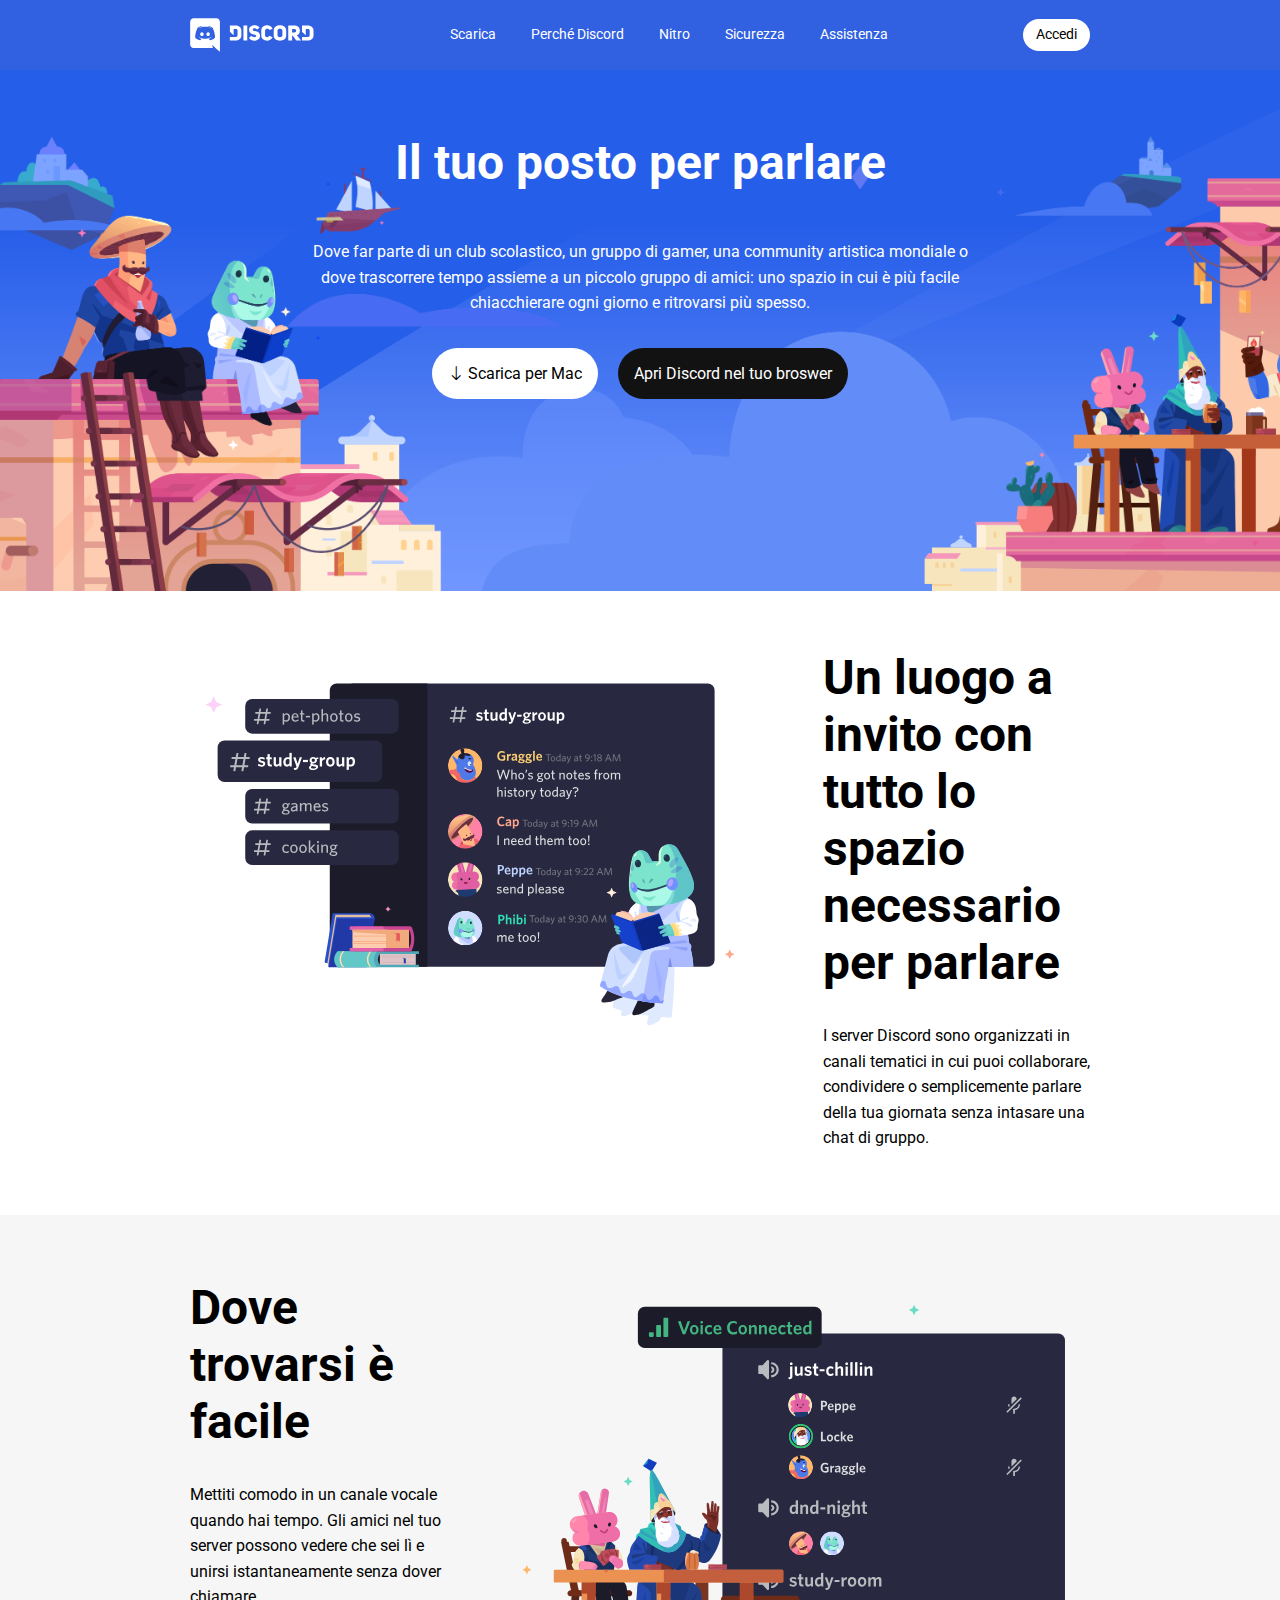
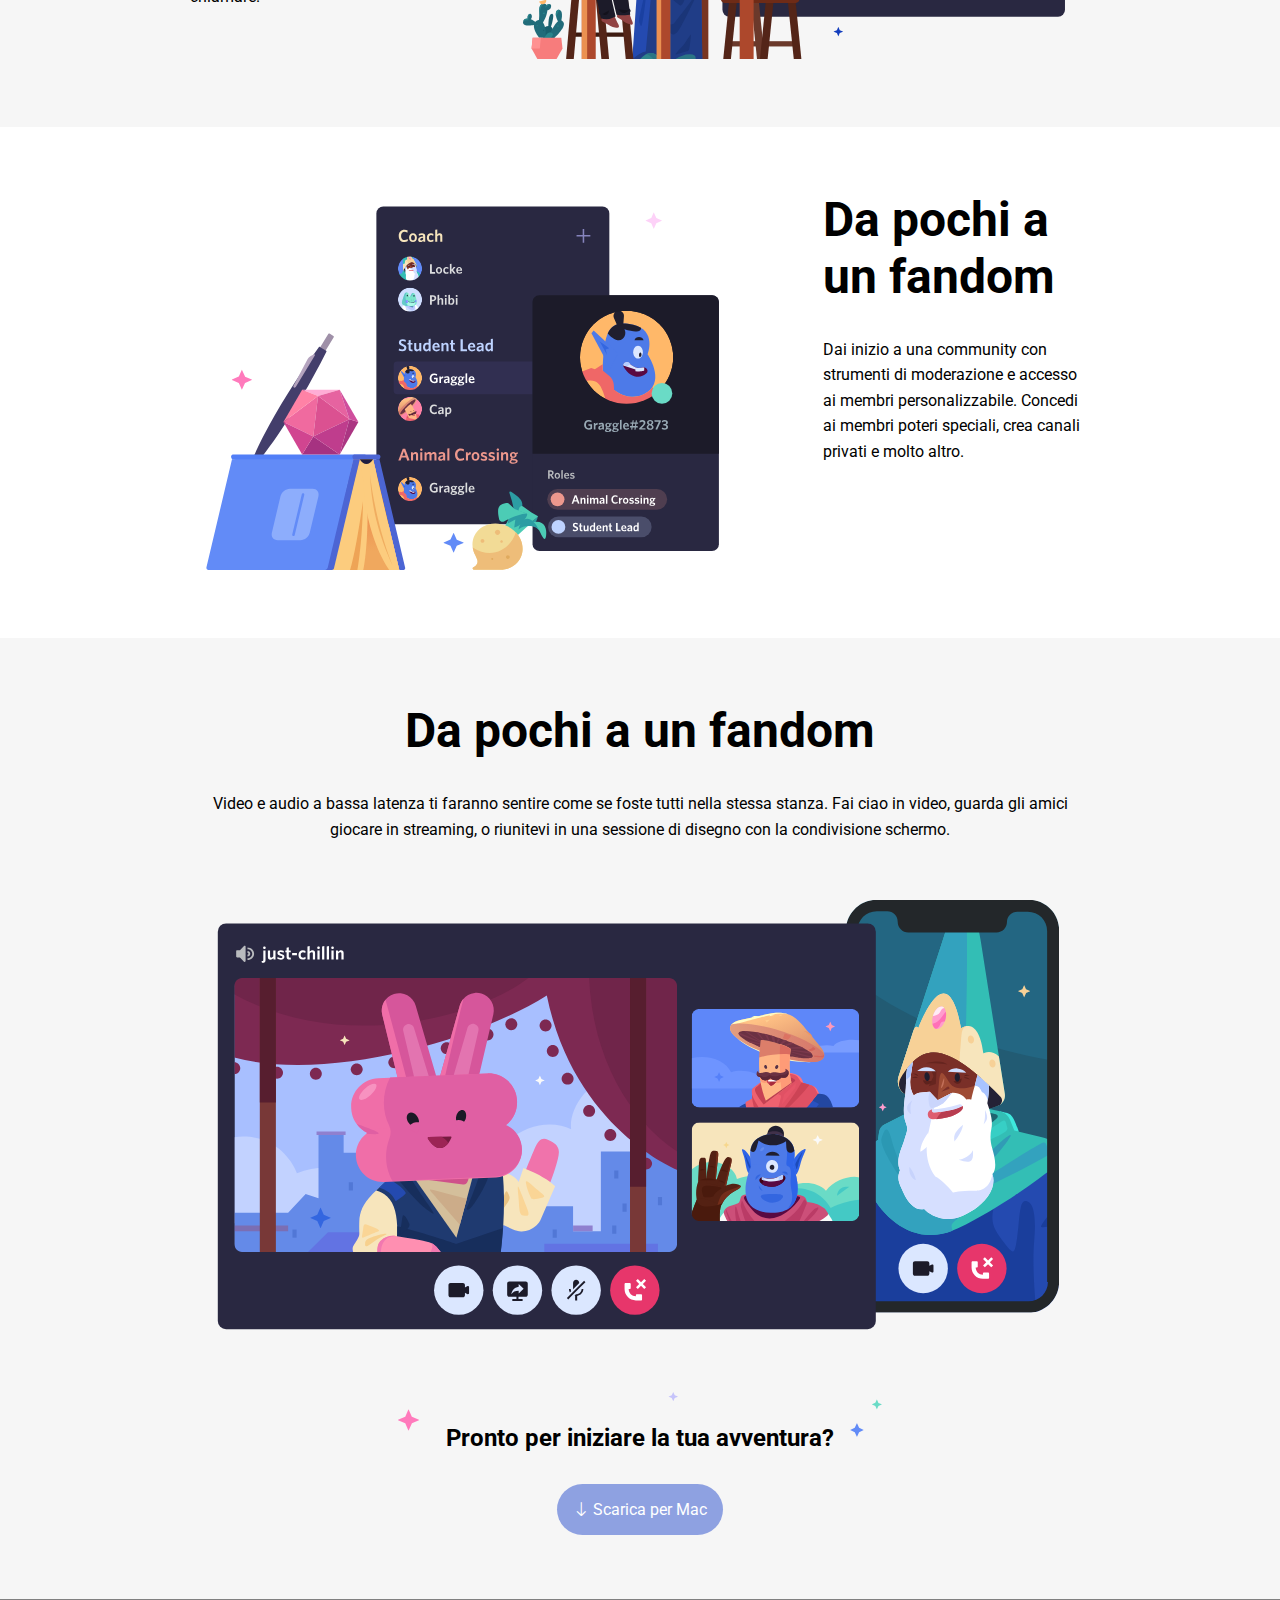
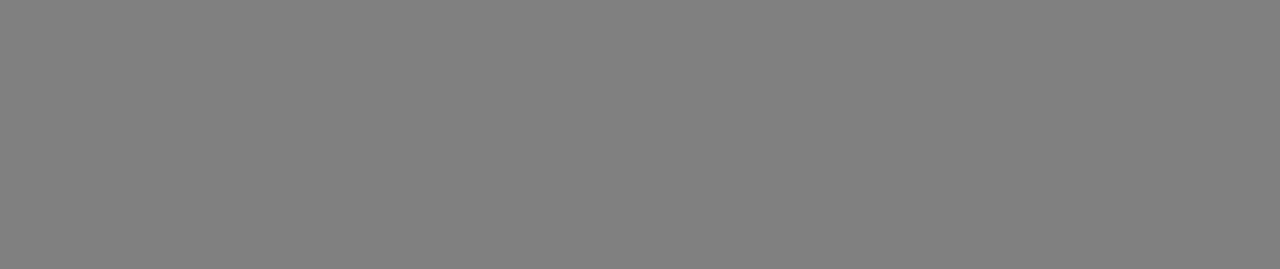
==== commit 57d780ed: "fine section 4" ====
--- a/index.html
+++ b/index.html
@@ -49,13 +49,13 @@
                 <p>Dove far parte di un club scolastico, un gruppo di gamer, una community artistica mondiale o dove trascorrere tempo assieme a un piccolo gruppo di amici: uno spazio in cui è più facile chiacchierare ogni giorno e ritrovarsi più spesso.</p>
 
                 <a href="">
-                    <span class="download">
+                    <span class="download tasti">
                         <i class="bi bi-arrow-down"></i>
                         Scarica per Mac
                     </span>
                 </a>
                 <a href="">
-                    <span class="open-broswer">
+                    <span class="open-broswer tasti">
                         Apri Discord nel tuo broswer
                     </span>
                 </a>
@@ -138,6 +138,19 @@
             <p>Video e audio a bassa latenza ti faranno sentire come se foste tutti nella stessa stanza. Fai ciao in video, guarda gli amici giocare in streaming, o riunitevi in una sessione di disegno con la condivisione schermo.</p>
             
             <img src="img/item4-big.svg" alt="immagine chat discord">
+            
+            <div class="pre-foot">
+                <h2>Pronto per iniziare la tua avventura?</h2>
+            </div>
+
+            <div>
+                <a href="">
+                    <span class="tasti">
+                        <i class="bi bi-arrow-down"></i>
+                        Scarica per Mac
+                    </span>
+                </a>
+            </div>
 
         </div>
 
--- a/css/style.css
+++ b/css/style.css
@@ -93,28 +93,24 @@
 }
 
 .download {
-    display: inline-block;
-    
-    border-radius: 2rem;
-
+    
     background-color: #fff;
-    padding: 1rem;
     margin-top: 2rem;
     margin-right: 1rem;
     color: #000;
 }
 
 .open-broswer {
-    display: inline-block;
-    
-    border-radius: 2rem;
+    
 
     background-color: #121212;
-    padding: 1rem;
     margin-top: 2rem;
 }
 
-
+section span {
+    background-color: #8ea1e1;
+    color: #fff;
+}
 
 
 
@@ -143,6 +139,13 @@
 }
 
 
+.tasti {
+    padding: 1rem;
+    display: inline-block;
+    border-radius: 2rem;
+
+}
+
 .center-main h1 {
     font-size: 3rem;
     padding-bottom: 2rem;
@@ -189,6 +192,16 @@
 
 
 
+section .pre-foot {
+    background-image: url(../img/stars.svg);
+    background-size: contain;
+    background-repeat: no-repeat;
+    display: inline-block;
+    padding: 2rem 3rem;
+
+}
+
+
 
  
 section.gold {
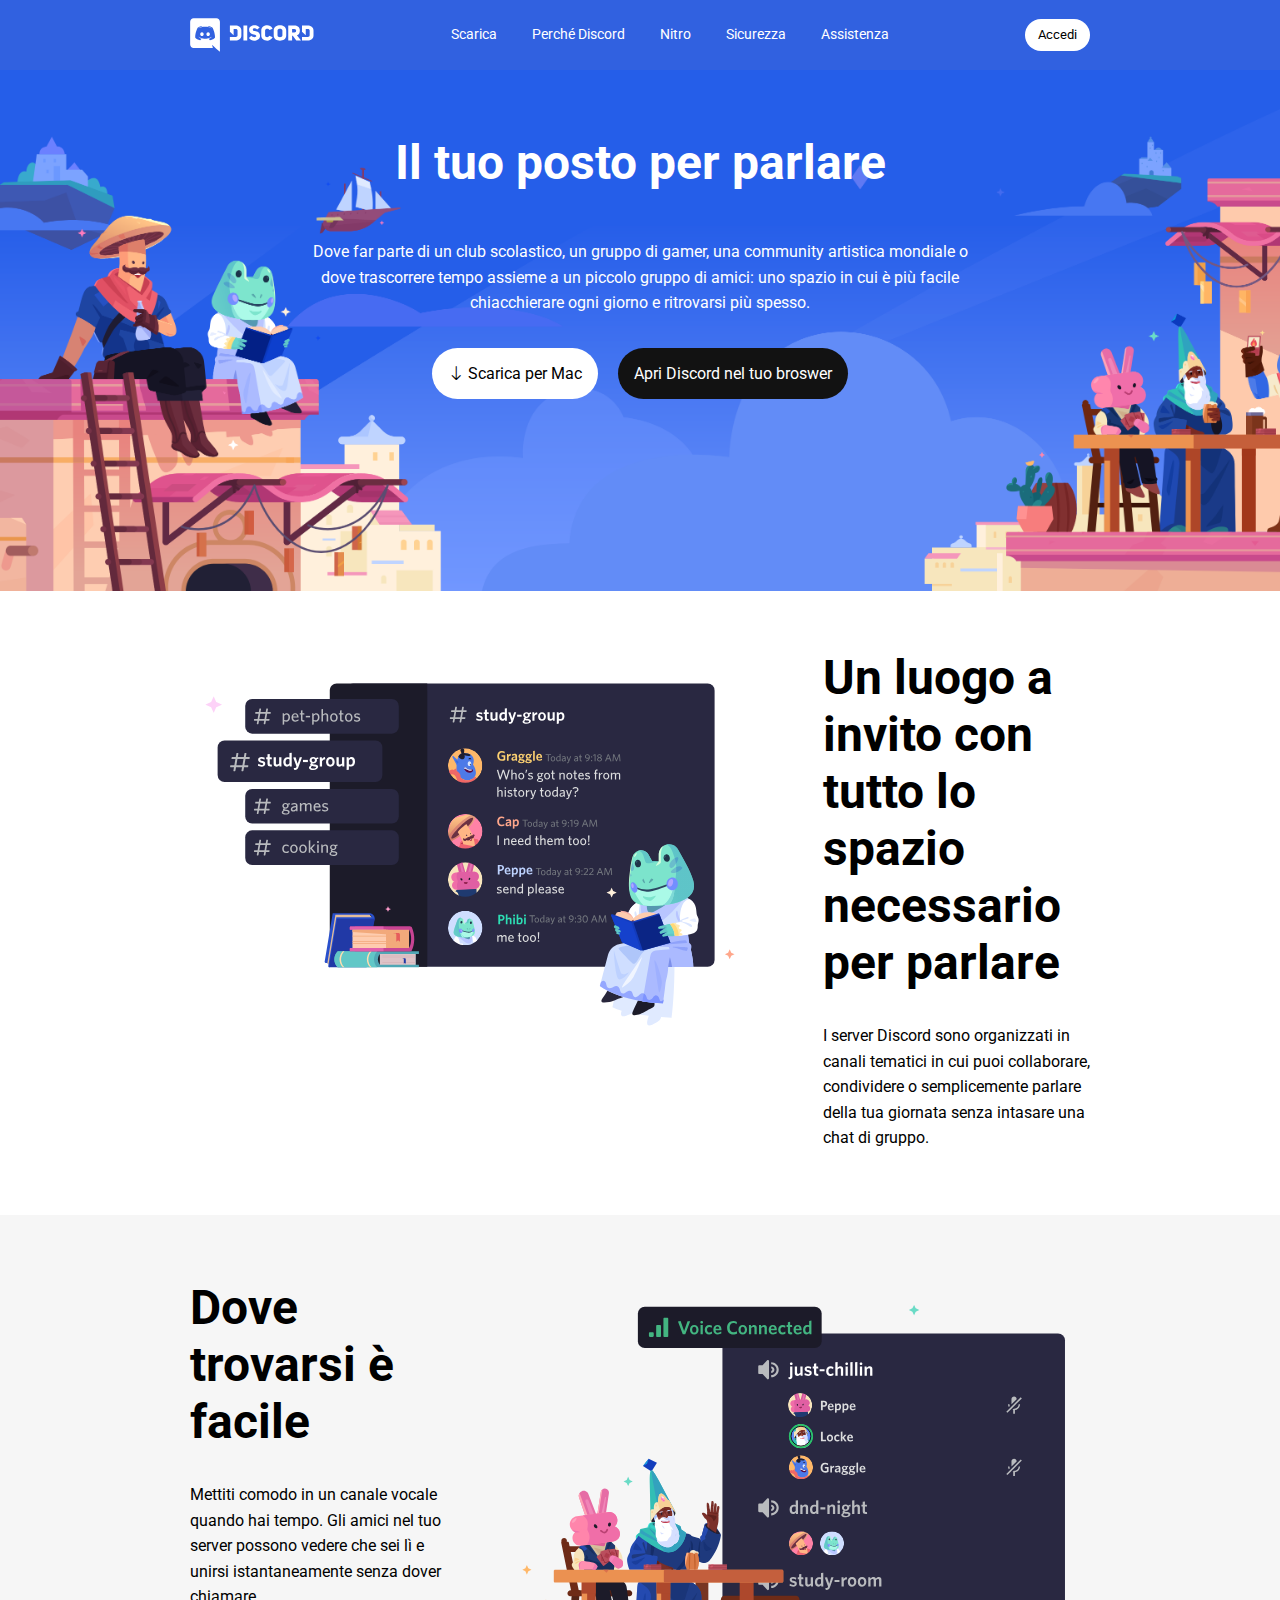
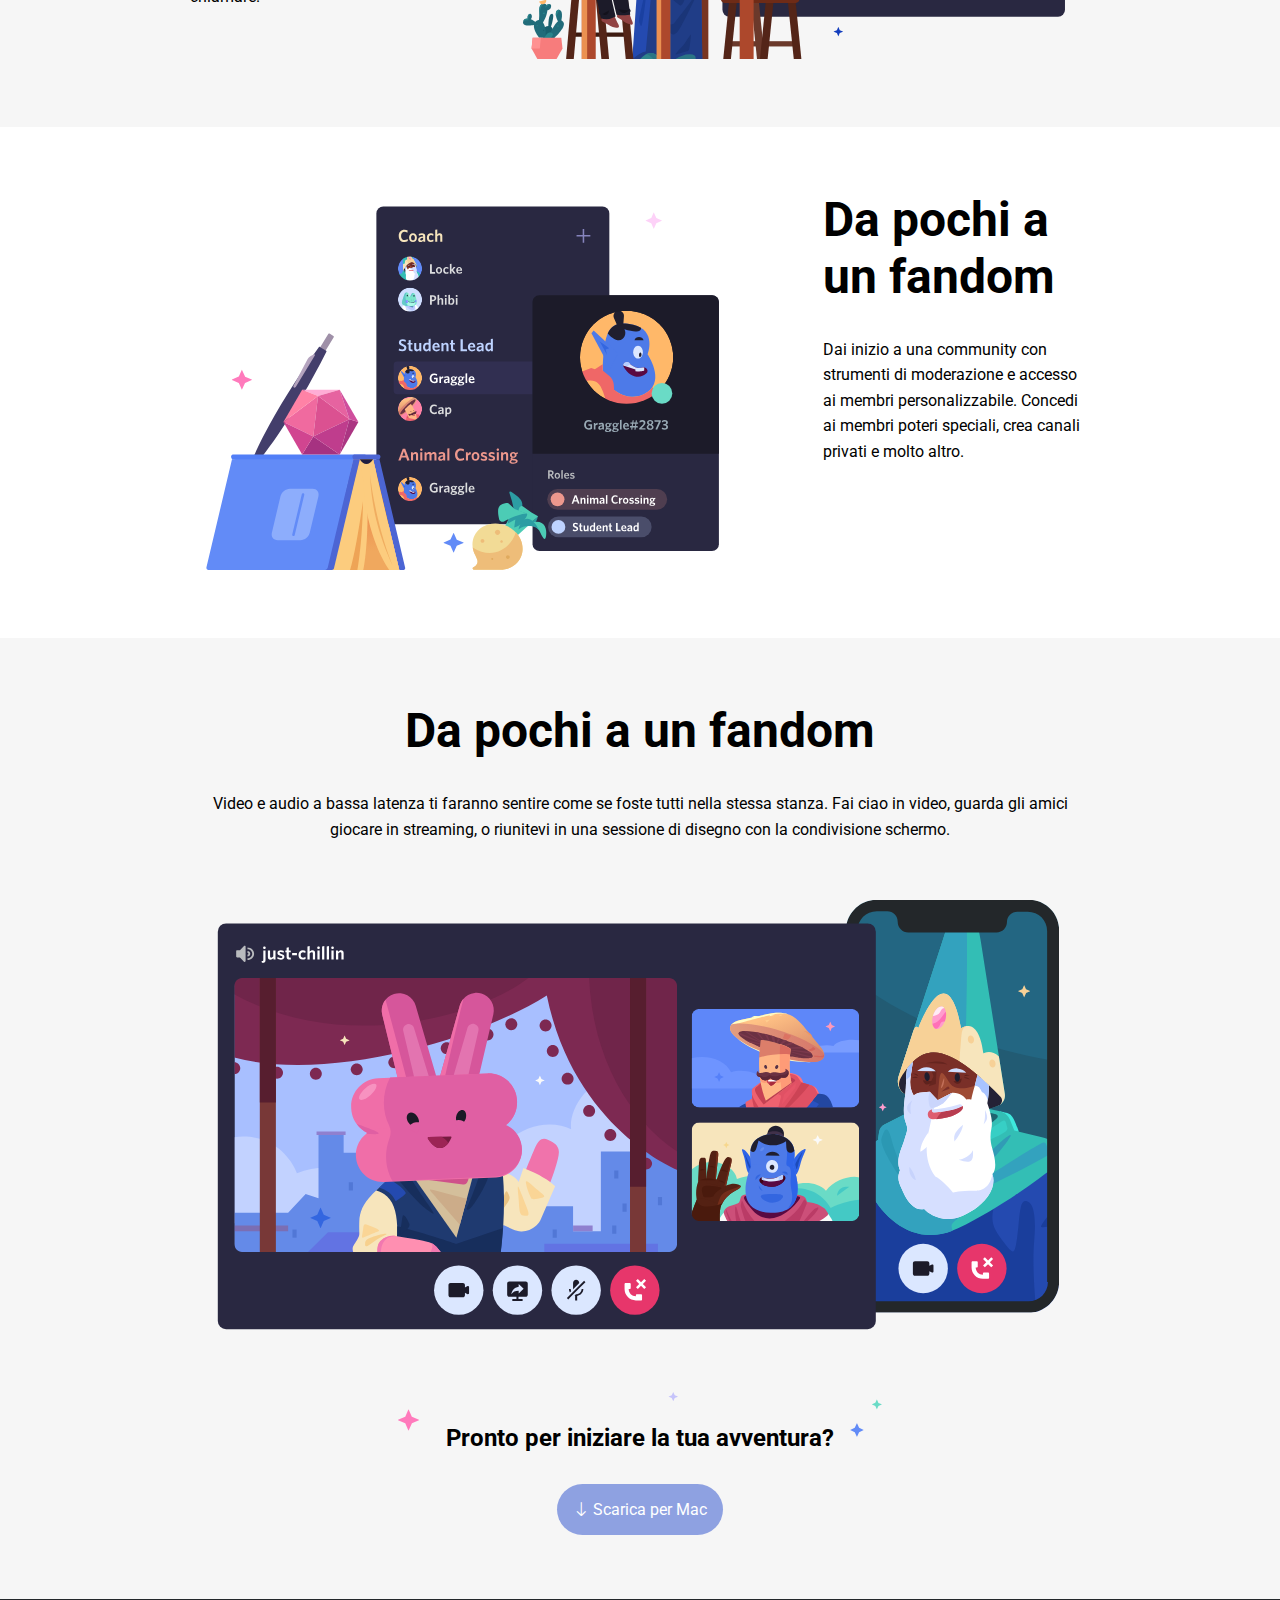
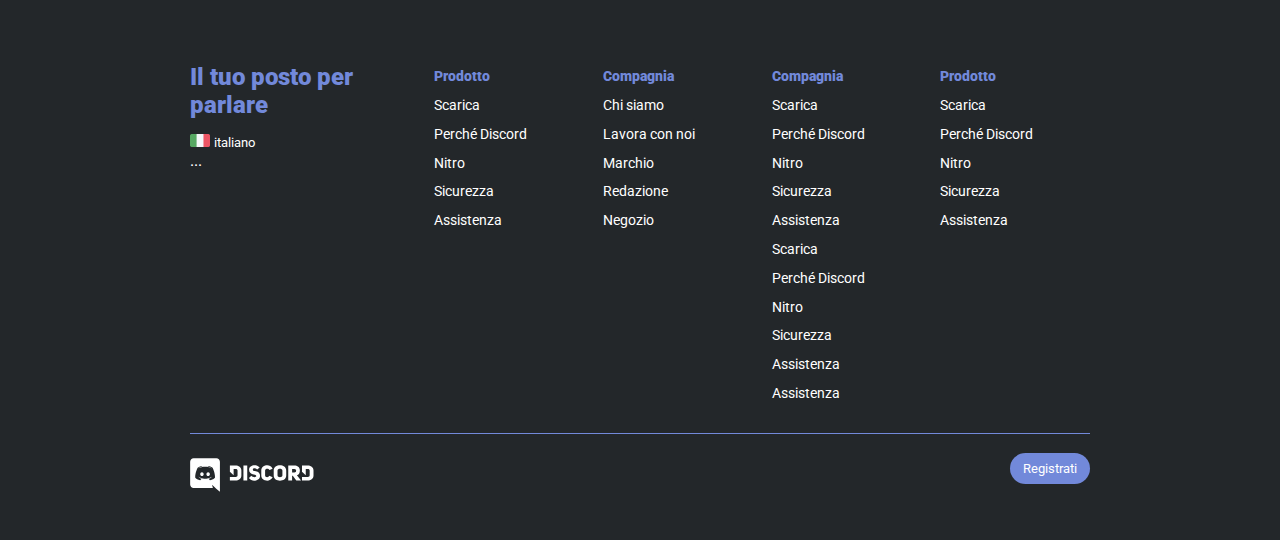
==== commit 6557490e: "add footer" ====
--- a/index.html
+++ b/index.html
@@ -22,21 +22,21 @@
             <nav class="center clearfix">
 
                 <div class="logo">
-                    <img src="img/logo.svg" alt="Log Discord">
+                    <img src="img/logo.svg" alt="Logo Discord">
                 </div>
 
                 
 
                     <ul>
-                        <li><a href="">Scarica</a></li>
-                        <li><a href="">Perché Discord</a></li>
-                        <li><a href="">Nitro</a></li>
-                        <li><a href="">Sicurezza</a></li>
-                        <li><a href="">Assistenza</a></li>
+                        <li><a href="#!">Scarica</a></li>
+                        <li><a href="#!">Perché Discord</a></li>
+                        <li><a href="#!">Nitro</a></li>
+                        <li><a href="#!">Sicurezza</a></li>
+                        <li><a href="#!">Assistenza</a></li>
                     </ul>
 
 
-                    <a class="login" href="">Accedi</a>
+                    <a class="login" href="#!">Accedi</a>
                 
 
             </nav>
@@ -48,13 +48,13 @@
                 <h1>Il tuo posto per parlare</h1>
                 <p>Dove far parte di un club scolastico, un gruppo di gamer, una community artistica mondiale o dove trascorrere tempo assieme a un piccolo gruppo di amici: uno spazio in cui è più facile chiacchierare ogni giorno e ritrovarsi più spesso.</p>
 
-                <a href="">
+                <a href="#!">
                     <span class="download tasti">
                         <i class="bi bi-arrow-down"></i>
                         Scarica per Mac
                     </span>
                 </a>
-                <a href="">
+                <a href="#!">
                     <span class="open-broswer tasti">
                         Apri Discord nel tuo broswer
                     </span>
@@ -156,7 +156,81 @@
 
     </section>
     <!-- FOOTER -->
-    <footer></footer>
+    <footer>
+        <div class="center-foot clearfix">
+            <div class="first-column-foot">
+                <h3>Il tuo posto per parlare</h3>
+                <img src="img/ita.png" alt="">
+                <span>italiano</span> 
+                <div class="social">...</div>
+            </div>
+
+
+            <div class="other-column-foot">
+
+                <ul>
+                    <li><span>Prodotto</span></li>
+                    <li>Scarica</li>
+                    <li>Perché Discord</li>
+                    <li>Nitro</li>
+                    <li>Sicurezza</li>
+                    <li>Assistenza</li>
+                </ul>
+
+            </div>
+
+            <div class="other-column-foot">
+                
+                <ul>
+                    <li><span>Compagnia</span></li>
+                    <li>Chi siamo</li>
+                    <li>Lavora con noi</li>
+                    <li>Marchio</li>
+                    <li>Redazione</li>
+                    <li>Negozio</li>
+                </ul>
+
+            </div>
+
+            <div class="other-column-foot">
+                                
+                <ul>
+                    <li><span>Compagnia</span></li>
+                    <li>Scarica</li>
+                    <li>Perché Discord</li>
+                    <li>Nitro</li>
+                    <li>Sicurezza</li>
+                    <li>Assistenza</li>
+                    <li>Scarica</li>
+                    <li>Perché Discord</li>
+                    <li>Nitro</li>
+                    <li>Sicurezza</li>
+                    <li>Assistenza</li>
+                    <li>Assistenza</li>
+                </ul>
+
+            </div>
+            <div class="other-column-foot">
+                <ul>
+                    <li><span>Prodotto</span></li>
+                    <li>Scarica</li>
+                    <li>Perché Discord</li>
+                    <li>Nitro</li>
+                    <li>Sicurezza</li>
+                    <li>Assistenza</li>
+                </ul>
+            </div>
+            
+        </div>
+        
+        <div class="center-foot-final clearfix">
+            <hr>
+            <img src="img/logo.svg" alt="Logo Discord">
+
+            <a class="login-footer" href="#!">Registrati</a>
+
+        </div>
+    </footer>
     
 </body>
 </html>--- a/css/style.css
+++ b/css/style.css
@@ -65,6 +65,7 @@
 nav a.login {
     background-color: #fff;
     line-height: 25px;
+    font-size: .8rem;
     margin-top: 1.2rem;
     padding: .2rem .8rem;
     border-radius: 2rem;
@@ -77,8 +78,6 @@
 }
 
 .header-conteiner {
-    position: relative;
-
     height: 89%;
     
     text-align: center;
@@ -189,9 +188,6 @@
 
 
 
-
-
-
 section .pre-foot {
     background-image: url(../img/stars.svg);
     background-size: contain;
@@ -203,13 +199,81 @@
 
 
 
- 
-section.gold {
-    background-color: gold;
-}
+/* FOOTER  *//* FOOTER  *//* FOOTER  *//* FOOTER  *//* FOOTER  */
 
 footer {
-    height: 30vh;
-
-    background-color: gray;
+    background-color: #23272a;
+}
+
+.center-foot {
+    margin: 0 auto;
+    padding-top: 4rem;
+    max-width: 900px;
+}
+.center-foot-final {
+    margin: 0 auto ;
+    max-width: 900px;
+    padding-bottom: 3rem;
+}
+
+.first-column-foot {
+    float: left;
+    width: 25%;
+} 
+
+.other-column-foot {
+    float: left;
+    width:calc((100% - 25%) /4);
+    padding-left: 1.2rem;
+    padding-bottom: 1.5rem;
+}
+
+footer h3 {
+    color: #7289da;
+    font-size: 1.5rem;
+    font-weight: 900;
+    padding-bottom: .8rem;
+}
+
+.first-column-foot img {
+    width: 20px;
+}
+
+.first-column-foot span{
+    font-size: .8rem;
+}
+
+footer ul li {
+    list-style: none;
+    line-height: 1.8rem;
+    font-size: .9rem;
+}
+
+ul li span {
+    color: #7289da;
+    font-weight: 900;
+}
+
+hr {
+    border:0;
+    border-bottom:  1px solid #7289da;
+}
+
+.center-foot-final img {
+    margin-top: 1.5rem;
+    float: left;
+}
+
+
+ a.login-footer {
+    background-color: #7289da;    
+    float: right;
+    margin-top: 1.5rem;
+    line-height: 25px;
+    margin-top: 1.2rem;
+    padding: .2rem .8rem;
+    border-radius: 2rem;
+    color: #fff;
+    text-decoration: none;
+    font-size: .8rem;
 }